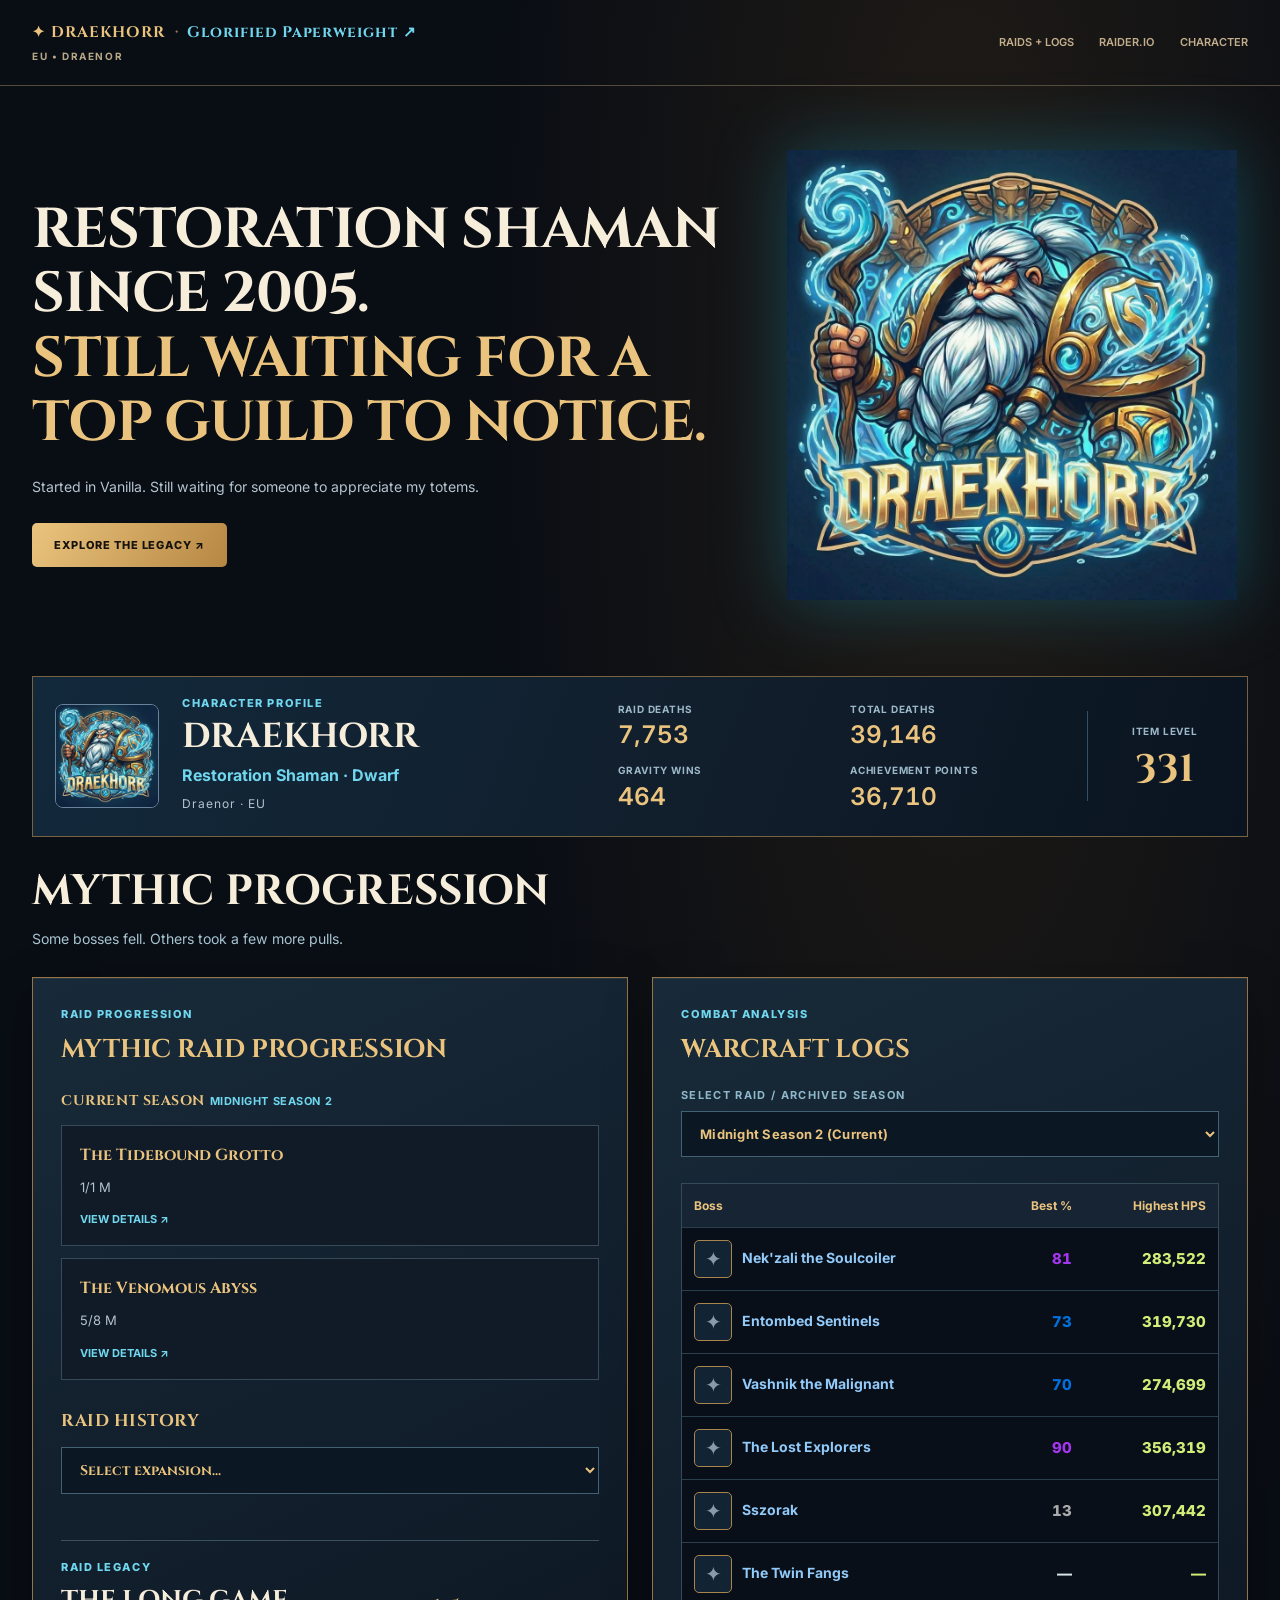
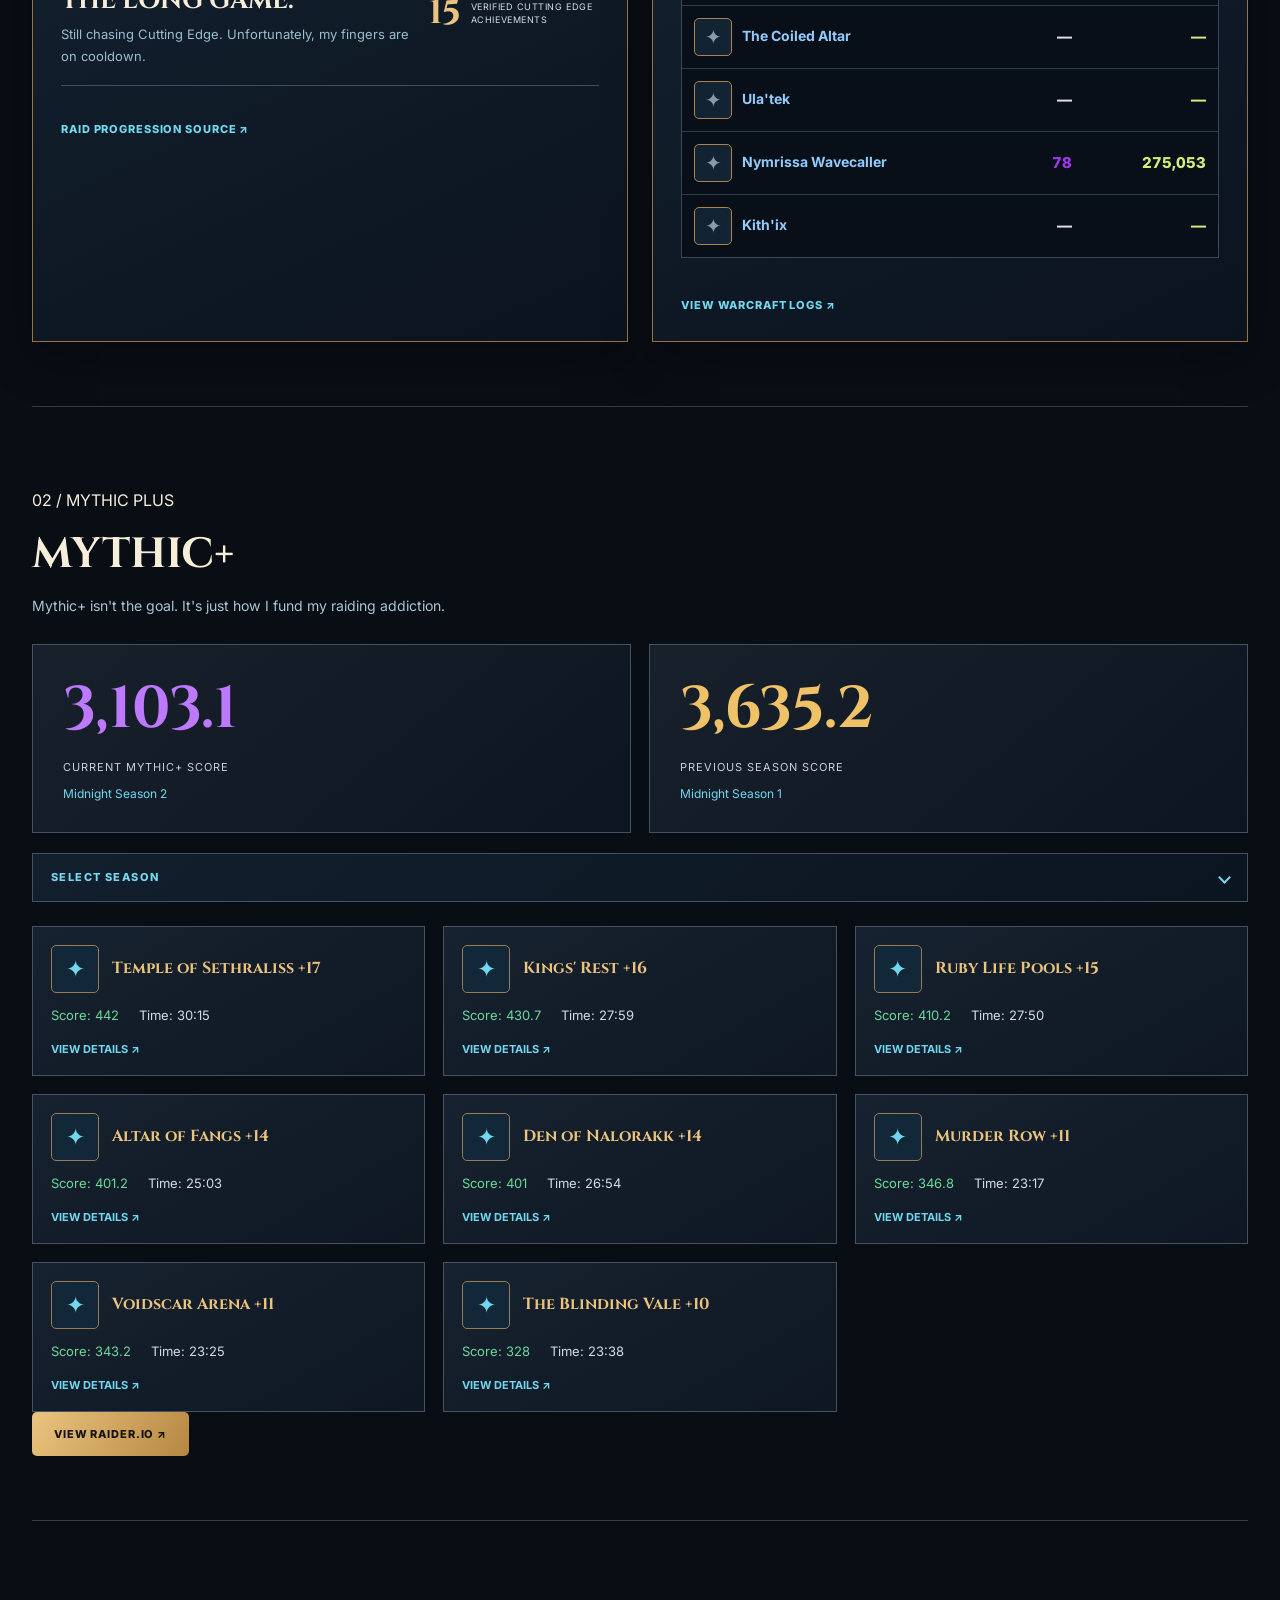
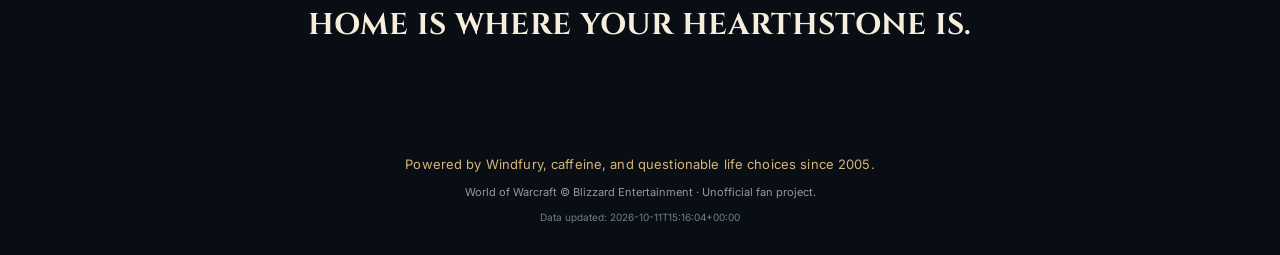
==== index.html @ 1b66a6a5 "Add files via upload" ====
<!doctype html>
<html lang="en"><head><meta charset="utf-8"><meta name="viewport" content="width=device-width,initial-scale=1"><meta name="theme-color" content="#071520"><title>Draekhorr | Azeroth Legacy</title><link rel="stylesheet" href="style.css?v=1.5.3"></head>
<body><header><div class="brand-stack"><div class="brand-group"><a class="brand" href="#top">✦ DRAEKHORR</a><span id="guild-header" class="guild-header" hidden><span class="guild-separator" aria-hidden="true">·</span><a id="guild-link" target="_blank" rel="noopener noreferrer"></a></span></div><p class="header-realm">EU • DRAENOR</p></div><nav><a href="#raids">RAIDS + LOGS</a><a href="#raiderio">RAIDER.IO</a><a href="#character-profile">CHARACTER</a></nav></header>
<main id="top"><section class="hero"><div class="hero-copy"><h1>RESTORATION SHAMAN SINCE 2005.<br><em>STILL WAITING FOR A TOP GUILD TO NOTICE.</em></h1><p>Started in Vanilla. Still waiting for someone to appreciate my totems.</p><a class="btn" href="#raids">EXPLORE THE LEGACY ↗</a></div><img class="avatar" src="avatar.png" alt="Draekhorr character artwork"></section>
<section id="character-profile" class="character-profile-section" aria-label="Character profile"><div class="character-profile-banner"><div class="character-portrait-frame"><img id="character-portrait" src="avatar.png" alt="Draekhorr character artwork" loading="lazy"></div><div class="character-profile-copy"><p class="eyebrow">CHARACTER PROFILE</p><h2 id="character-name">DRAEKHORR</h2><p class="character-role"><span id="character-spec">Shaman</span><span aria-hidden="true"> · </span><span id="character-race">Dwarf</span></p><p id="character-realm" class="character-realm">Draenor · EU</p></div><div class="character-lifetime" aria-label="Lifetime statistics">
<div class="lifetime-stat"><span>RAID DEATHS</span><strong id="lifetime-raid-deaths">—</strong></div>
<div class="lifetime-stat"><span>TOTAL DEATHS</span><strong id="lifetime-deaths">—</strong></div>
<div class="lifetime-stat"><span>GRAVITY WINS</span><strong id="lifetime-falling-deaths">—</strong></div>
<div class="lifetime-stat"><span>ACHIEVEMENT POINTS</span><strong id="lifetime-achievement-points">—</strong></div>
</div><div class="character-ilvl"><span>ITEM LEVEL</span><strong id="character-ilvl">—</strong></div></div></section>
<section id="raids"><h2>MYTHIC PROGRESSION</h2><p class="mythic-tagline">Some bosses fell. Others took a few more pulls.</p><div class="raid-logs-columns"><article class="raid-logs-panel"><p class="eyebrow">RAID PROGRESSION</p><h3>MYTHIC RAID PROGRESSION</h3><p class="raid-subheading">CURRENT SEASON <span id="raid-current-season">MIDNIGHT S2</span></p><div id="raid-list" class="raid-items"><p class="empty-state">Raid progression will appear after data sync.</p></div><h4 class="raid-history-title">RAID HISTORY</h4><label class="sr-only" for="raid-expansion-select">Choose raid expansion</label><select id="raid-expansion-select" class="raid-expansion-select" aria-label="Choose raid expansion"><option value="">Select expansion...</option></select><div id="raid-history" class="raid-history"><p class="empty-state">Historical raids will appear when available.</p></div><div id="raid-legacy" class="raid-legacy-intro"><div class="raid-legacy-summary"><div><p class="eyebrow">RAID LEGACY</p><h2>THE LONG GAME.</h2><p>Still chasing Cutting Edge. Unfortunately, my fingers are on cooldown.</p></div><div class="ce-summary"><strong id="ce-count">—</strong><span>VERIFIED CUTTING EDGE ACHIEVEMENTS</span></div></div></div>
<a class="inline-link" id="raid-source-link" href="https://raider.io/characters/eu/draenor/Draekhorr" target="_blank" rel="noopener noreferrer">RAID PROGRESSION SOURCE ↗</a></article><article class="raid-logs-panel"><p class="eyebrow">COMBAT ANALYSIS</p><h3>WARCRAFT LOGS</h3><label class="wcl-season-label" for="wcl-season-select">SELECT RAID / ARCHIVED SEASON</label><select id="wcl-season-select" class="raid-expansion-select" aria-label="Select Warcraft Logs raid or archived season"><option>Current season</option></select><div class="wcl-table-scroll"><table class="wcl-table"><thead><tr><th scope="col">Boss</th><th scope="col">Best %</th><th scope="col">Highest HPS</th></tr></thead><tbody id="wcl-parses"><tr><td colspan="3" class="empty-state">Boss data will appear after sync.</td></tr></tbody></table></div><a class="inline-link" id="wcl-link" href="https://www.warcraftlogs.com/" target="_blank" rel="noopener noreferrer">VIEW WARCRAFT LOGS ↗</a></article></div></section>
<section id="raiderio"><p>02 / MYTHIC PLUS</p><h2>MYTHIC+</h2><p class="mythic-plus-subtitle">Mythic+ isn&#39;t the goal. It&#39;s just how I fund my raiding addiction.</p><div class="rio-score-strip"><article class="rio-score-tile"><strong id="rio-score">—</strong><p id="rio-selected-score-label">CURRENT MYTHIC+ SCORE</p><span id="rio-current-season" class="rio-season-label"></span></article><article class="rio-score-tile"><strong id="rio-previous">—</strong><p>PREVIOUS SEASON SCORE</p><span id="rio-previous-season" class="rio-season-label"></span></article></div><details class="rio-history-disclosure"><summary>SELECT SEASON <span class="rio-disclosure-indicator" aria-hidden="true"></span></summary><div class="history-filter"><label for="rio-season-select">EXPANSION / SEASON</label><select id="rio-season-select" class="raid-expansion-select" aria-label="Select Mythic Plus season"></select></div></details><div id="rio-runs" class="rio-run-grid"><p class="empty-state">Best runs will appear after data sync.</p></div><div class="links"><a id="rio-link" class="btn" href="https://raider.io/characters/eu/draenor/Draekhorr" target="_blank" rel="noopener noreferrer">VIEW RAIDER.IO ↗</a></div></section>
<section class="outro"><h2 class="hearthstone-heading">HOME IS WHERE YOUR HEARTHSTONE IS.</h2></section></main><footer><p class="footer-quip">Powered by Windfury, caffeine, and questionable life choices since 2005.</p><p class="footer-legal">World of Warcraft © Blizzard Entertainment · Unofficial fan project.</p><small id="status" class="sync-status">Waiting for character data.</small></footer><script src="script.js?v=1.5.3"></script></body></html>
---- style.css ----
@import url('https://fonts.googleapis.com/css2?family=Cinzel:wght@500;700;900&family=Inter:wght@400;600;800&display=swap');

/* DRAEKHORR V1 - consolidated visual system. */
:root {
  color-scheme:dark;
  --bg:#090d14;--surface:#101a26;--surface-strong:#152635;
  --border:#3c5060;--border-gold:#987344;
  --text:#f6eddb;--muted:#b4c3ce;--gold:#eac47e;--cyan:#70d7ef;
  --font-display:'Cinzel',Georgia,serif;--font-body:'Inter',Arial,sans-serif;
  --gutter:clamp(16px,3vw,32px);--section-gap:clamp(40px,5vw,72px);
  --radius:5px;
}
*,*::before,*::after{box-sizing:border-box}
html{scroll-behavior:smooth}
body{margin:0;min-width:0;color:var(--text);background:radial-gradient(ellipse at 75% 10%,#66471d40,transparent 35%),var(--bg);font-family:var(--font-body);overflow-wrap:break-word}
header,main,footer{width:100%;max-width:1400px;margin-inline:auto}
header{display:flex;align-items:center;justify-content:space-between;gap:20px;padding:22px var(--gutter);border-bottom:1px solid #534b3c}
main{padding-inline:var(--gutter)}
footer{padding:24px var(--gutter) 32px;text-align:center}
a{color:var(--cyan)}a:hover{color:var(--gold)}
:focus-visible{outline:2px solid var(--cyan);outline-offset:3px}
h1,h2,h3,h4,h5{font-family:var(--font-display);overflow-wrap:break-word}
h1{font-size:clamp(30px,4.4vw,66px);line-height:1.14;letter-spacing:-.02em;margin:16px 0 20px}
h2{font-size:clamp(29px,3.3vw,46px);line-height:1.2;margin:0 0 14px}
h3{font-size:clamp(19px,2vw,27px);line-height:1.3;margin:8px 0 22px}
h4{font-size:clamp(15px,1.4vw,18px)}
em{color:var(--gold);font-style:normal}
p{line-height:1.65}
.section-kicker,.eyebrow{color:var(--cyan);font:800 11px/1.5 var(--font-body);letter-spacing:.14em;text-transform:uppercase;margin:0 0 10px}
.section-kicker{color:var(--gold)}
section:not(.hero){padding-block:var(--section-gap);border-top:1px solid #383b42}
.btn{display:inline-flex;align-items:center;justify-content:center;min-height:44px;padding:14px 22px;background:linear-gradient(120deg,#eac47e,#b68743);color:#16120d;font-size:11px;font-weight:800;letter-spacing:.08em;text-decoration:none;border-radius:var(--radius)}
.btn:hover{color:#16120d;filter:brightness(1.1)}
.inline-link{display:inline-block;color:var(--cyan);font-size:11px;letter-spacing:.08em;font-weight:800;text-decoration:none;margin-top:16px}
.inline-link:hover{text-decoration:underline}
.empty-state,.section-note{color:var(--muted);font-size:13px;line-height:1.75}
.links{display:flex;gap:14px;flex-wrap:wrap}
.sr-only{position:absolute;width:1px;height:1px;padding:0;margin:-1px;overflow:hidden;clip:rect(0,0,0,0);white-space:nowrap;border:0}

/* Header and guild */
.brand-stack{display:flex;flex-direction:column;align-items:flex-start;gap:5px;min-width:0}
.brand-group{display:flex;align-items:baseline;flex-wrap:wrap;gap:.6rem;min-width:0;font:700 clamp(13px,1.2vw,18px)/1.4 var(--font-display);letter-spacing:.06em}
.brand{color:var(--gold);text-decoration:none;white-space:nowrap}
.guild-header:not([hidden]){display:inline-flex;align-items:baseline;flex-wrap:wrap;gap:.55rem;min-width:0}
.guild-header[hidden]{display:none!important}
.guild-separator{color:#947e60}
.guild-header a{color:var(--cyan);text-decoration:none;overflow-wrap:anywhere}
.guild-header a:hover{text-decoration:underline}
.header-realm{margin:0;color:#b8a887;font:700 10px/1.4 var(--font-body);letter-spacing:.16em}
nav{display:flex;align-items:center;justify-content:flex-end;gap:clamp(10px,2vw,28px);flex-wrap:wrap}
nav a{font:600 11px/1.4 var(--font-body);color:#c3ae8b;text-decoration:none;white-space:nowrap}

/* Hero */
.hero{display:grid;grid-template-columns:minmax(0,1.2fr) minmax(0,.8fr);gap:clamp(18px,3vw,44px);align-items:center;padding-block:clamp(32px,5vw,72px);min-height:0}
.hero-copy{min-width:0}
.hero-copy>p{max-width:56ch;color:var(--muted);font-size:clamp(14px,1.1vw,17px);line-height:1.7;margin:0}
.hero .btn{margin-top:24px}
.avatar{display:block;width:100%;max-width:450px;max-height:460px;height:auto;object-fit:contain;justify-self:center;filter:drop-shadow(0 0 35px #13bde94a)}

/* Character identity and lifetime stats */
#character-profile.character-profile-section{padding:12px 0 0;border-top:0}
.character-profile-banner{display:grid;grid-template-columns:104px minmax(180px,1.2fr) minmax(250px,1.3fr) minmax(90px,.4fr);align-items:center;gap:clamp(12px,1.8vw,24px);padding:18px 22px;background:linear-gradient(110deg,#12293b,#111e2c 55%,#0a1420);border:1px solid #786340;min-width:0}
.character-portrait-frame{width:104px;aspect-ratio:1;overflow:hidden;border:1px solid #69839a;background:#091725;border-radius:8px}
.character-portrait-frame img{display:block;width:100%;height:100%;object-fit:cover;object-position:center}
.character-profile-copy{min-width:0}
.character-profile-copy .eyebrow{margin-bottom:5px}
.character-profile-copy h2{font-size:clamp(25px,2.7vw,38px);margin:3px 0;color:var(--text)}
.character-role{color:var(--cyan);font-weight:700;margin:5px 0}
.character-realm{font-size:12px;letter-spacing:.08em;color:var(--muted);margin:4px 0}
.character-lifetime{display:grid;grid-template-columns:repeat(2,minmax(0,1fr));gap:14px 18px;min-width:0}
.lifetime-stat{display:flex;flex-direction:column;align-items:flex-start;gap:5px;min-width:0}
.lifetime-stat span,.character-ilvl span{color:#9db9c9;font:700 10px/1.45 var(--font-body);letter-spacing:.08em;overflow-wrap:anywhere}
.lifetime-stat strong{color:var(--gold);font:600 clamp(18px,1.9vw,25px)/1.15 var(--font-body);font-variant-numeric:tabular-nums;overflow-wrap:anywhere}
.character-ilvl{min-width:0;padding:8px 0 8px 16px;text-align:center;border-left:1px solid #355064}
.character-ilvl strong{display:block;color:var(--gold);font:700 clamp(26px,3vw,40px)/1.2 var(--font-display);margin-top:8px}

/* Raid progression and Warcraft Logs */
#raids{padding-top:30px;border-top:0}
#raids>h2{margin-bottom:10px}
.mythic-tagline,.mythic-plus-subtitle{color:#a8c5d2;font-size:clamp(14px,1.1vw,17px);line-height:1.7;letter-spacing:normal;font-weight:400;margin:0 0 22px;max-width:65ch}
.raid-logs-columns{display:grid;grid-template-columns:repeat(2,minmax(0,1fr));gap:clamp(14px,2vw,24px);align-items:stretch;margin-top:26px}
.raid-logs-panel{min-width:0;padding:clamp(18px,2.2vw,30px);background:linear-gradient(155deg,#182a39,#0b131e);border:1px solid var(--border-gold);box-shadow:0 15px 45px #0004,inset 0 1px 0 #3d596055}
.raid-logs-panel h3{color:var(--gold)}
.raid-subheading{color:var(--gold);font:700 14px/1.5 var(--font-display);letter-spacing:.04em;margin:24px 0 14px}
.raid-subheading span{color:var(--cyan);font:700 11px/1.5 var(--font-body)}
.raid-items,.raid-history{display:grid;gap:12px;margin-bottom:22px}
.data-card{min-width:0;padding:18px;background:#101b27;border:1px solid #384957}
.data-card h4{color:var(--gold);font-size:16px;line-height:1.4;margin:0 0 10px}
.data-card p{color:var(--muted);font-size:13px;line-height:1.6;margin:0 0 10px}
.data-card a{font-size:11px;font-weight:700;text-decoration:none}
.raid-history-title{font-size:17px;line-height:1.5;color:var(--gold);letter-spacing:.03em;margin:28px 0 14px}
.raid-expansion-select{width:100%;min-height:46px;padding:12px 14px;margin:0 0 14px;background:#0b1723;border:1px solid #426174;color:var(--gold);font:700 14px var(--font-display);cursor:pointer}
.raid-history [hidden]{display:none!important}
.expansion-dropdown{min-width:0;border:1px solid #3b5869;background:#0b1723;padding:12px 16px}
.expansion-dropdown h5{font:700 12px/1.5 var(--font-body);color:var(--cyan);letter-spacing:.06em;margin:8px 0 12px}
.expansion-dropdown .data-card{padding:15px}
.expansion-dropdown .data-card h4{font-size:14px}
.raid-progress-line{display:flex;align-items:center;flex-wrap:wrap;gap:10px}
.ce-badge{display:inline-block;border:1px solid #a98851;border-radius:3px;background:#302618;color:#f1cc83!important;font:700 11px/1.4 var(--font-body);letter-spacing:.04em;padding:2px 7px;text-decoration:none}
.ce-badge:hover{background:#48361e}
.raid-legacy-intro{padding:10px 0 20px;margin-top:8px}
.raid-legacy-summary{display:flex;align-items:center;justify-content:space-between;gap:18px;border-top:1px solid var(--border);border-bottom:1px solid var(--border);padding:18px 0}
.raid-legacy-summary>div:first-child{min-width:0}
.raid-legacy-summary h2{font-size:clamp(20px,2vw,26px);margin:4px 0 8px}
.raid-legacy-summary p:not(.eyebrow){color:#9bbdcd;font-size:13px;margin:0}
.ce-summary{display:flex;align-items:center;gap:10px;flex:0 0 auto;max-width:170px}
.ce-summary strong{color:var(--gold);font:700 34px/1 var(--font-display)}
.ce-summary span{font-size:9px;letter-spacing:.06em;line-height:1.5;color:#d4dfe4}
.wcl-table-scroll{overflow-x:auto;max-width:100%;margin:12px 0 24px;border:1px solid #354a59;background:#080f18;-webkit-overflow-scrolling:touch}
.wcl-table{border-collapse:collapse;width:100%;min-width:440px;font-size:14px}
.wcl-table th{background:#162434;color:var(--gold);text-align:left;padding:14px 12px;font-size:12px}
.wcl-table th:nth-child(n+2),.wcl-table td:nth-child(n+2){text-align:right;white-space:nowrap}
.wcl-table td{padding:12px;border-top:1px solid #2a3e4c;color:#d8e4e9;line-height:1.45}
.wcl-table tr:hover td{background:#172636}
.wcl-table a{color:#92cafa;text-decoration:none;font-weight:700}
.wcl-table a:hover{text-decoration:underline}
.wcl-table .wcl-value{font-size:15px;font-weight:800;font-variant-numeric:tabular-nums}
.wcl-table .wcl-hps{color:#d4ed78}
.wcl-table .parse-legendary{color:#ff8000}.wcl-table .parse-epic{color:#a335ee}.wcl-table .parse-rare{color:#0070dd}.wcl-table .parse-uncommon{color:#1eff00}.wcl-table .parse-common{color:#aaa}
.boss-name-cell{min-width:210px}
.boss-name-cell .boss-icon,.boss-icon-placeholder{display:inline-flex;vertical-align:middle;width:38px;height:38px;margin-right:10px;border:1px solid #a9844d;border-radius:5px;object-fit:cover}
.boss-icon-placeholder{align-items:center;justify-content:center;background:#122333;color:#879baa;font-size:20px}

/* Raider.IO */
#raiderio .rio-score-strip{display:grid;grid-template-columns:repeat(2,minmax(0,1fr));gap:18px;margin:26px 0 20px}
#raiderio .rio-score-tile{min-width:0;padding:clamp(18px,2.5vw,30px);background:linear-gradient(140deg,#17202b,#0c1520);border:1px solid #425368}
#raiderio .rio-score-tile strong{display:block;font:700 clamp(32px,4.6vw,62px)/1.2 var(--font-display);overflow-wrap:anywhere}
#raiderio .rio-score-tile p{font-size:11px;letter-spacing:.09em;color:#c5d3de;margin:12px 0 6px}
#raiderio .rio-season-label{font-size:12px;color:var(--cyan)}
#raiderio .rio-run-grid{display:grid;grid-template-columns:repeat(3,minmax(0,1fr));gap:18px}
#raiderio .rio-run-card{min-width:0;padding:18px;background:linear-gradient(150deg,#172230,#0e1722);border:1px solid #465263;transition:border-color .2s,transform .2s}
#raiderio .rio-run-card:hover{border-color:#d2ac65;transform:translateY(-2px)}
#raiderio .rio-run-heading{display:flex;align-items:center;gap:13px;margin-bottom:14px}
#raiderio .rio-run-heading h4{font:700 16px/1.45 var(--font-display);color:var(--gold);margin:0;overflow-wrap:anywhere}
#raiderio .rio-run-icon,#raiderio .rio-run-icon-fallback{width:48px;height:48px;flex:0 0 48px;border:1px solid #967b54;border-radius:5px;object-fit:cover}
#raiderio .rio-run-icon-fallback{display:grid;place-items:center;background:#122839;color:var(--cyan);font-size:23px}
#raiderio .rio-run-meta{display:flex;flex-wrap:wrap;gap:10px 20px;font-size:13px;color:#d2dce6;margin-bottom:14px}
#raiderio .rio-run-card a{font-size:11px;color:var(--cyan);text-decoration:none;font-weight:700}
#raiderio .rio-run-card a:hover{text-decoration:underline}
#raiderio .rio-blue{color:#45a9ff!important}#raiderio .rio-purple{color:#bd79ff!important}#raiderio .rio-gold{color:#f0c268!important}#raiderio .rio-green{color:#6cd89a!important}#raiderio .rio-unranked{color:#a9b5c1!important}

/* Outro */
.outro{padding-block:clamp(52px,7vw,85px)!important;text-align:center}
.outro .hearthstone-heading{font-size:clamp(13px,2.45vw,30px);white-space:nowrap;letter-spacing:.01em;line-height:1.3;margin:0}
.footer-quip{color:#d4b67c;font-size:clamp(11px,1.1vw,13px);letter-spacing:.01em;margin:0 0 8px}
.footer-legal{color:#9299a3;font-size:11px;letter-spacing:0;margin:0}
.sync-status{display:block;font-size:10px;letter-spacing:0;color:#747f8b;margin-top:10px}

/* Layout breakpoints */
@media(min-width:1600px){.hero{grid-template-columns:minmax(0,1.35fr) minmax(0,.65fr);padding-block:46px 56px}.hero h1{font-size:clamp(46px,3vw,56px)}.avatar{max-height:450px}}
@media(max-width:1050px){.character-profile-banner{grid-template-columns:90px minmax(0,1fr) minmax(90px,auto)}.character-portrait-frame{width:90px}.character-lifetime{grid-column:2/4;grid-row:2;grid-template-columns:repeat(4,minmax(0,1fr));padding-top:12px;border-top:1px solid #355064}.character-ilvl{grid-column:3;grid-row:1}#raiderio .rio-run-grid{grid-template-columns:repeat(2,minmax(0,1fr))}}
@media(max-width:850px){.hero{grid-template-columns:1fr;gap:14px;padding-block:34px 48px}.hero .avatar{max-width:min(100%,420px);max-height:390px;order:-1}.raid-logs-columns{grid-template-columns:1fr}header{flex-wrap:wrap}nav{justify-content:flex-start}}
@media(max-width:600px){header{align-items:flex-start;flex-direction:column;gap:14px}.brand-group{font-size:14px;gap:.35rem}nav{width:100%;gap:8px}nav a{font-size:11px;padding:10px 12px;border:1px solid #344654;border-radius:3px}.hero h1{font-size:clamp(29px,8vw,47px)}.hero .btn{margin-top:18px}.character-profile-banner{grid-template-columns:72px minmax(0,1fr);gap:12px;padding:14px}.character-portrait-frame{width:72px}.character-profile-copy{grid-column:2;grid-row:1}.character-profile-copy h2{font-size:clamp(23px,7vw,34px)}.character-lifetime{grid-column:1/-1;grid-row:2;grid-template-columns:repeat(2,minmax(0,1fr));gap:14px;padding-top:14px}.character-ilvl{grid-column:1/-1;grid-row:3;text-align:left;border-left:0;border-top:1px solid #355064;padding:12px 0 0}#raiderio .rio-score-strip,#raiderio .rio-run-grid{grid-template-columns:1fr}.raid-legacy-summary{flex-direction:column;align-items:flex-start}.ce-summary{max-width:none}.raid-logs-panel{padding:16px}.wcl-table{min-width:420px}.outro .hearthstone-heading{font-size:clamp(12px,3.8vw,22px)}}
@media(max-width:360px){.character-lifetime{gap:12px 8px}.lifetime-stat span{font-size:9px}.wcl-table{min-width:400px}.raid-logs-panel{padding:12px}.outro .hearthstone-heading{font-size:11px}}
@media(prefers-reduced-motion:reduce){html{scroll-behavior:auto}#raiderio .rio-run-card{transition:none}}

/* Warcraft Logs historical season selector */
.wcl-season-label{display:block;color:#8fb9ca;font-size:11px;font-weight:700;letter-spacing:.12em;margin:16px 0 9px}
#wcl-season-select{font-family:Inter,Arial,sans-serif;font-size:13px;letter-spacing:.02em;max-width:100%}
#wcl-season-select:disabled{opacity:.7;cursor:default}

/* Mythic+ Warcraft Logs metrics: displayed only for verified dungeon-name matches. */
#raiderio .rio-wcl-metrics{border-top:1px solid #344b5a;margin:14px 0 10px;padding-top:12px;min-width:0}
#raiderio .rio-wcl-caption{color:#82bdcf;font-size:10px;letter-spacing:.07em;line-height:1.5;margin:0 0 9px}
#raiderio .rio-wcl-stats{display:flex;flex-wrap:wrap;gap:8px 18px;color:#d0dce5;font-size:12px;line-height:1.6;margin-bottom:8px}
#raiderio .rio-wcl-stats strong{font-variant-numeric:tabular-nums;font-weight:800}
#raiderio .rio-wcl-stats .parse-legendary{color:#ff8000}
#raiderio .rio-wcl-stats .parse-epic{color:#a335ee}
#raiderio .rio-wcl-stats .parse-rare{color:#4a9bff}
#raiderio .rio-wcl-stats .parse-uncommon{color:#1eff00}
#raiderio .rio-wcl-stats .parse-common{color:#aaa}

/* Unified historical navigation */
.history-filter{margin:20px 0 16px;max-width:100%}
.history-filter label{display:block;margin-bottom:8px;color:#8fc8d8;font-size:11px;font-weight:800;letter-spacing:.12em}
.raid-expansion-select optgroup{font-weight:800;color:#eac47e;background:#101a26}
.raid-expansion-select option{color:#e0e9f0;background:#101a26;font-family:Inter,Arial,sans-serif}

/* Mythic+ season picker: below scores, collapsed until explicitly opened. */
#raiderio .rio-history-disclosure {
  margin: 0 0 clamp(16px, 2vw, 24px);
  border: 1px solid #425368;
  background: linear-gradient(140deg, #121f2d, #0b1520);
}
#raiderio .rio-history-disclosure > summary {
  display: flex; align-items: center; justify-content: space-between; gap: 12px;
  padding: 15px 18px; cursor: pointer; list-style: none;
  color: #77d7ef; font: 800 11px/1.5 Inter, Arial, sans-serif;
  letter-spacing: .13em;
}
#raiderio .rio-history-disclosure > summary::-webkit-details-marker { display: none; }
#raiderio .rio-history-disclosure > summary:hover { color: #eac47e; }
#raiderio .rio-history-disclosure > summary:focus-visible { outline: 2px solid #77d7ef; outline-offset: 2px; }
#raiderio .rio-disclosure-indicator {
  width: 9px; height: 9px; flex: 0 0 9px;
  border-right: 2px solid currentColor; border-bottom: 2px solid currentColor;
  transform: rotate(45deg); transition: transform .2s ease;
}
#raiderio .rio-history-disclosure[open] .rio-disclosure-indicator { transform: rotate(225deg); }
#raiderio .rio-history-disclosure .history-filter {
  padding: 0 18px 18px; margin: 0;
}
#raiderio .rio-history-disclosure .history-filter label {
  display: block; margin: 0 0 8px; color: #8fb9ca;
  font: 700 10px/1.5 Inter, Arial, sans-serif; letter-spacing: .1em;
}
#raiderio .rio-history-disclosure .raid-expansion-select { margin: 0; }
@media (prefers-reduced-motion: reduce) {
  #raiderio .rio-disclosure-indicator { transition: none; }
}
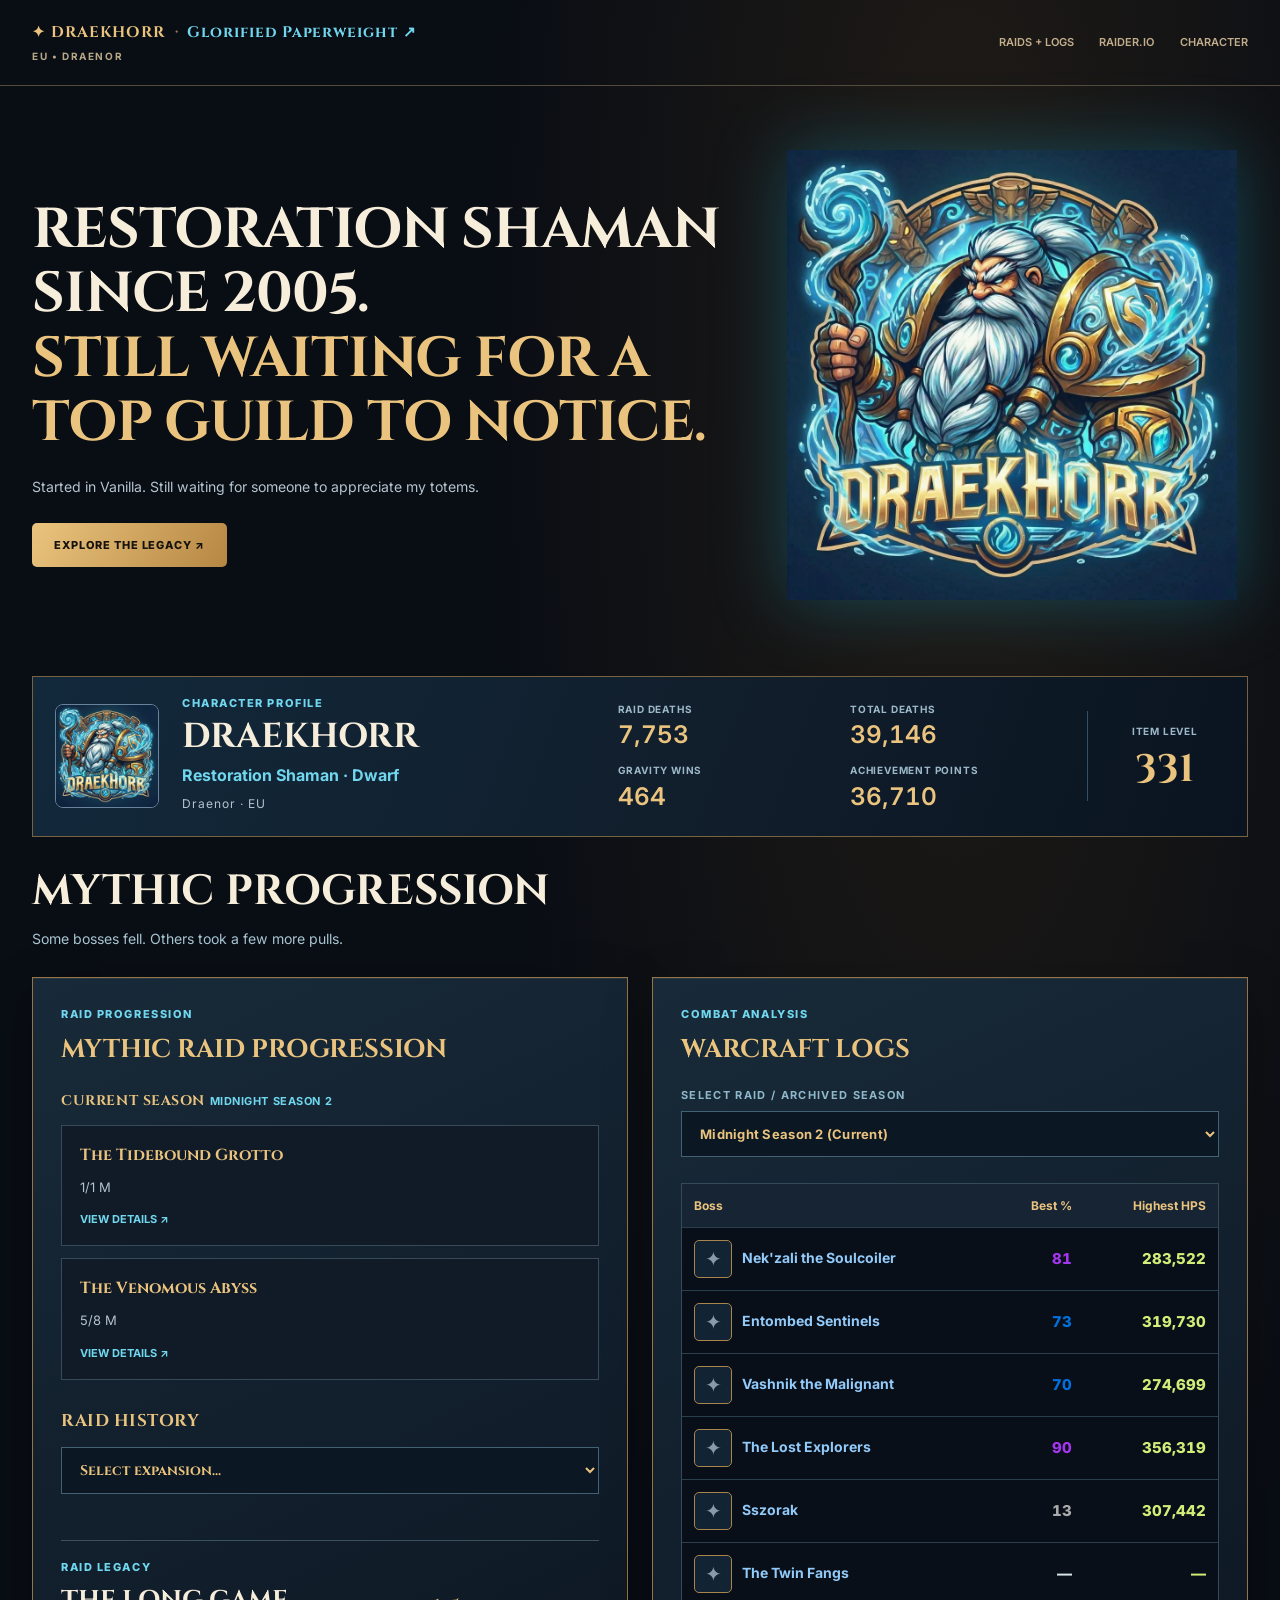
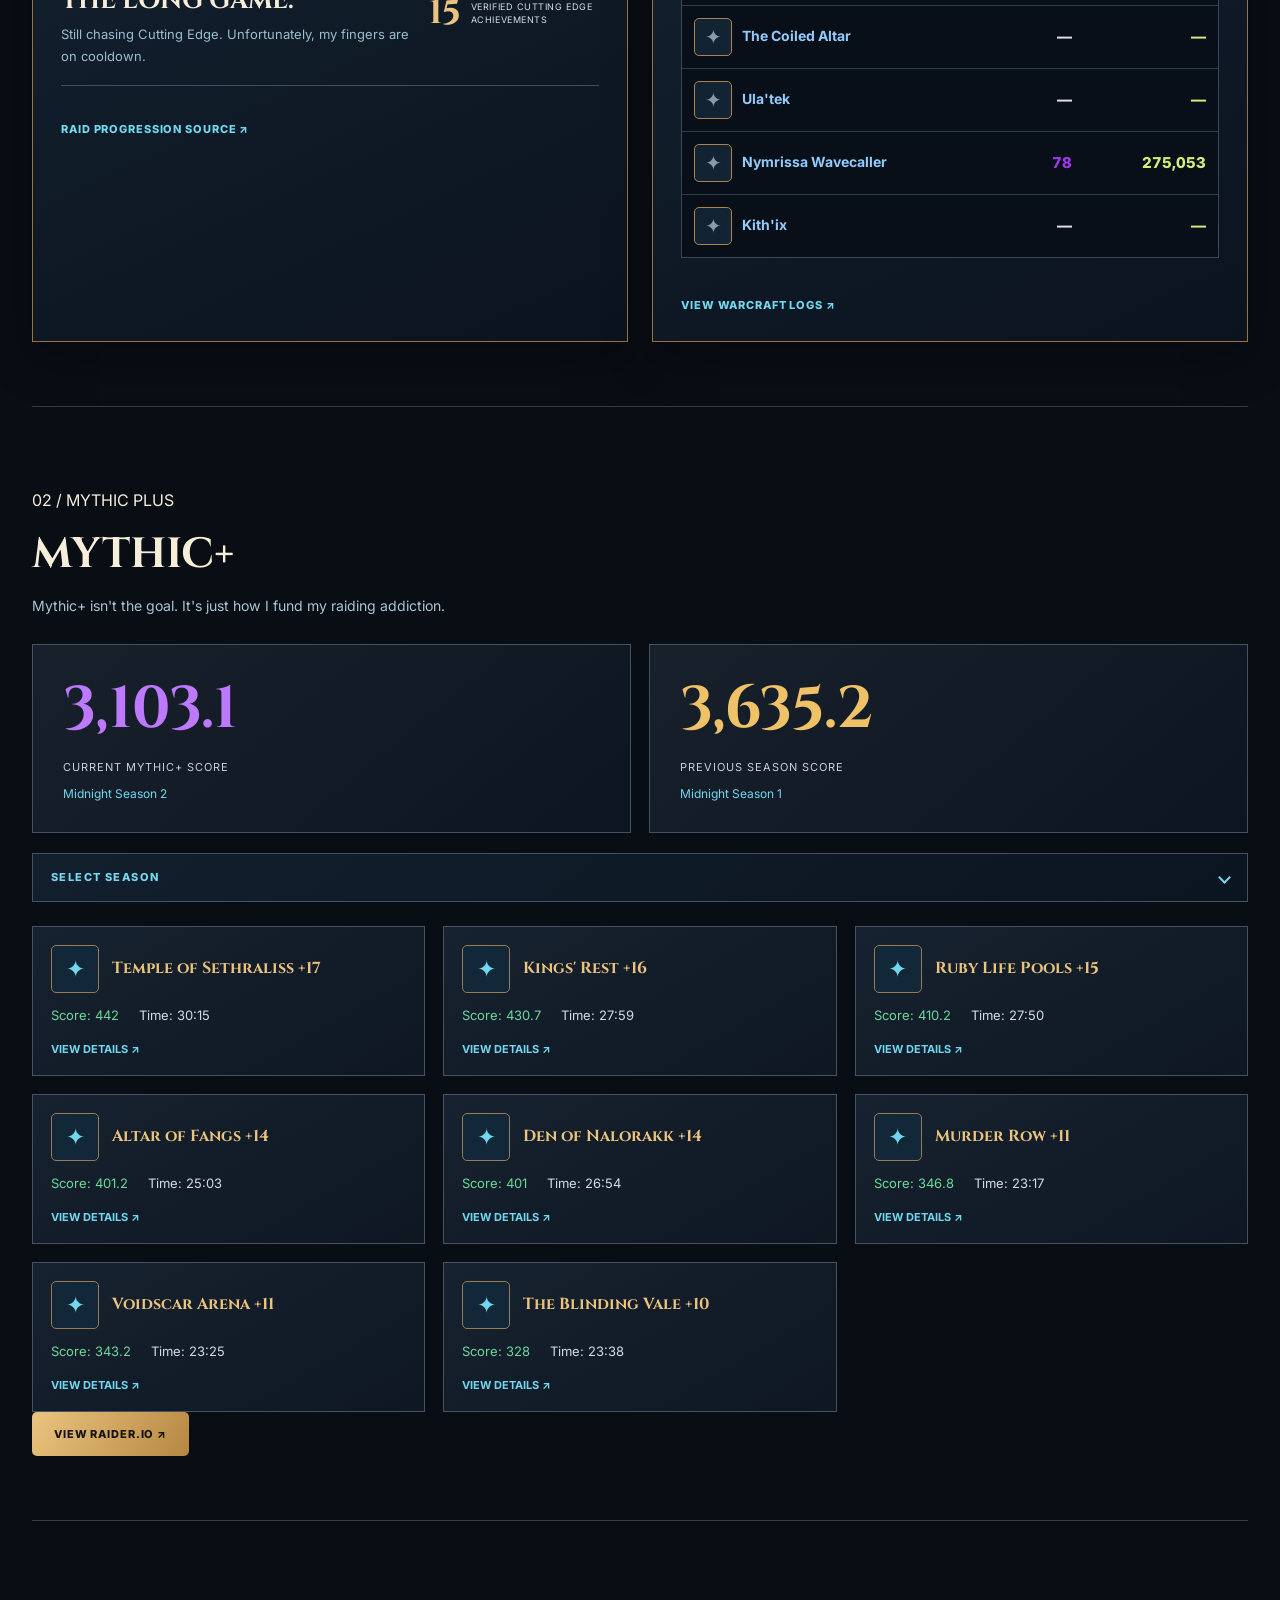
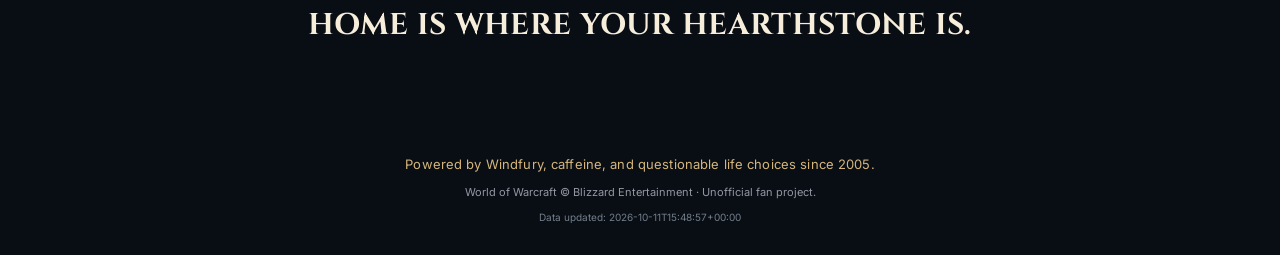
==== commit 93f33941: "Add files via upload" ====
--- a/index.html
+++ b/index.html
@@ -11,4 +11,4 @@
 <section id="raids"><h2>MYTHIC PROGRESSION</h2><p class="mythic-tagline">Some bosses fell. Others took a few more pulls.</p><div class="raid-logs-columns"><article class="raid-logs-panel"><p class="eyebrow">RAID PROGRESSION</p><h3>MYTHIC RAID PROGRESSION</h3><p class="raid-subheading">CURRENT SEASON <span id="raid-current-season">MIDNIGHT S2</span></p><div id="raid-list" class="raid-items"><p class="empty-state">Raid progression will appear after data sync.</p></div><h4 class="raid-history-title">RAID HISTORY</h4><label class="sr-only" for="raid-expansion-select">Choose raid expansion</label><select id="raid-expansion-select" class="raid-expansion-select" aria-label="Choose raid expansion"><option value="">Select expansion...</option></select><div id="raid-history" class="raid-history"><p class="empty-state">Historical raids will appear when available.</p></div><div id="raid-legacy" class="raid-legacy-intro"><div class="raid-legacy-summary"><div><p class="eyebrow">RAID LEGACY</p><h2>THE LONG GAME.</h2><p>Still chasing Cutting Edge. Unfortunately, my fingers are on cooldown.</p></div><div class="ce-summary"><strong id="ce-count">—</strong><span>VERIFIED CUTTING EDGE ACHIEVEMENTS</span></div></div></div>
 <a class="inline-link" id="raid-source-link" href="https://raider.io/characters/eu/draenor/Draekhorr" target="_blank" rel="noopener noreferrer">RAID PROGRESSION SOURCE ↗</a></article><article class="raid-logs-panel"><p class="eyebrow">COMBAT ANALYSIS</p><h3>WARCRAFT LOGS</h3><label class="wcl-season-label" for="wcl-season-select">SELECT RAID / ARCHIVED SEASON</label><select id="wcl-season-select" class="raid-expansion-select" aria-label="Select Warcraft Logs raid or archived season"><option>Current season</option></select><div class="wcl-table-scroll"><table class="wcl-table"><thead><tr><th scope="col">Boss</th><th scope="col">Best %</th><th scope="col">Highest HPS</th></tr></thead><tbody id="wcl-parses"><tr><td colspan="3" class="empty-state">Boss data will appear after sync.</td></tr></tbody></table></div><a class="inline-link" id="wcl-link" href="https://www.warcraftlogs.com/" target="_blank" rel="noopener noreferrer">VIEW WARCRAFT LOGS ↗</a></article></div></section>
 <section id="raiderio"><p>02 / MYTHIC PLUS</p><h2>MYTHIC+</h2><p class="mythic-plus-subtitle">Mythic+ isn&#39;t the goal. It&#39;s just how I fund my raiding addiction.</p><div class="rio-score-strip"><article class="rio-score-tile"><strong id="rio-score">—</strong><p id="rio-selected-score-label">CURRENT MYTHIC+ SCORE</p><span id="rio-current-season" class="rio-season-label"></span></article><article class="rio-score-tile"><strong id="rio-previous">—</strong><p>PREVIOUS SEASON SCORE</p><span id="rio-previous-season" class="rio-season-label"></span></article></div><details class="rio-history-disclosure"><summary>SELECT SEASON <span class="rio-disclosure-indicator" aria-hidden="true"></span></summary><div class="history-filter"><label for="rio-season-select">EXPANSION / SEASON</label><select id="rio-season-select" class="raid-expansion-select" aria-label="Select Mythic Plus season"></select></div></details><div id="rio-runs" class="rio-run-grid"><p class="empty-state">Best runs will appear after data sync.</p></div><div class="links"><a id="rio-link" class="btn" href="https://raider.io/characters/eu/draenor/Draekhorr" target="_blank" rel="noopener noreferrer">VIEW RAIDER.IO ↗</a></div></section>
-<section class="outro"><h2 class="hearthstone-heading">HOME IS WHERE YOUR HEARTHSTONE IS.</h2></section></main><footer><p class="footer-quip">Powered by Windfury, caffeine, and questionable life choices since 2005.</p><p class="footer-legal">World of Warcraft © Blizzard Entertainment · Unofficial fan project.</p><small id="status" class="sync-status">Waiting for character data.</small></footer><script src="script.js?v=1.5.3"></script></body></html>
+<section class="outro"><h2 class="hearthstone-heading">HOME IS WHERE YOUR HEARTHSTONE IS.</h2></section></main><footer><p class="footer-quip">Powered by Windfury, caffeine, and questionable life choices since 2005.</p><p class="footer-legal">World of Warcraft © Blizzard Entertainment · Unofficial fan project.</p><small id="status" class="sync-status">Waiting for character data.</small></footer><script src="script.js?v=1.5.4"></script></body></html>
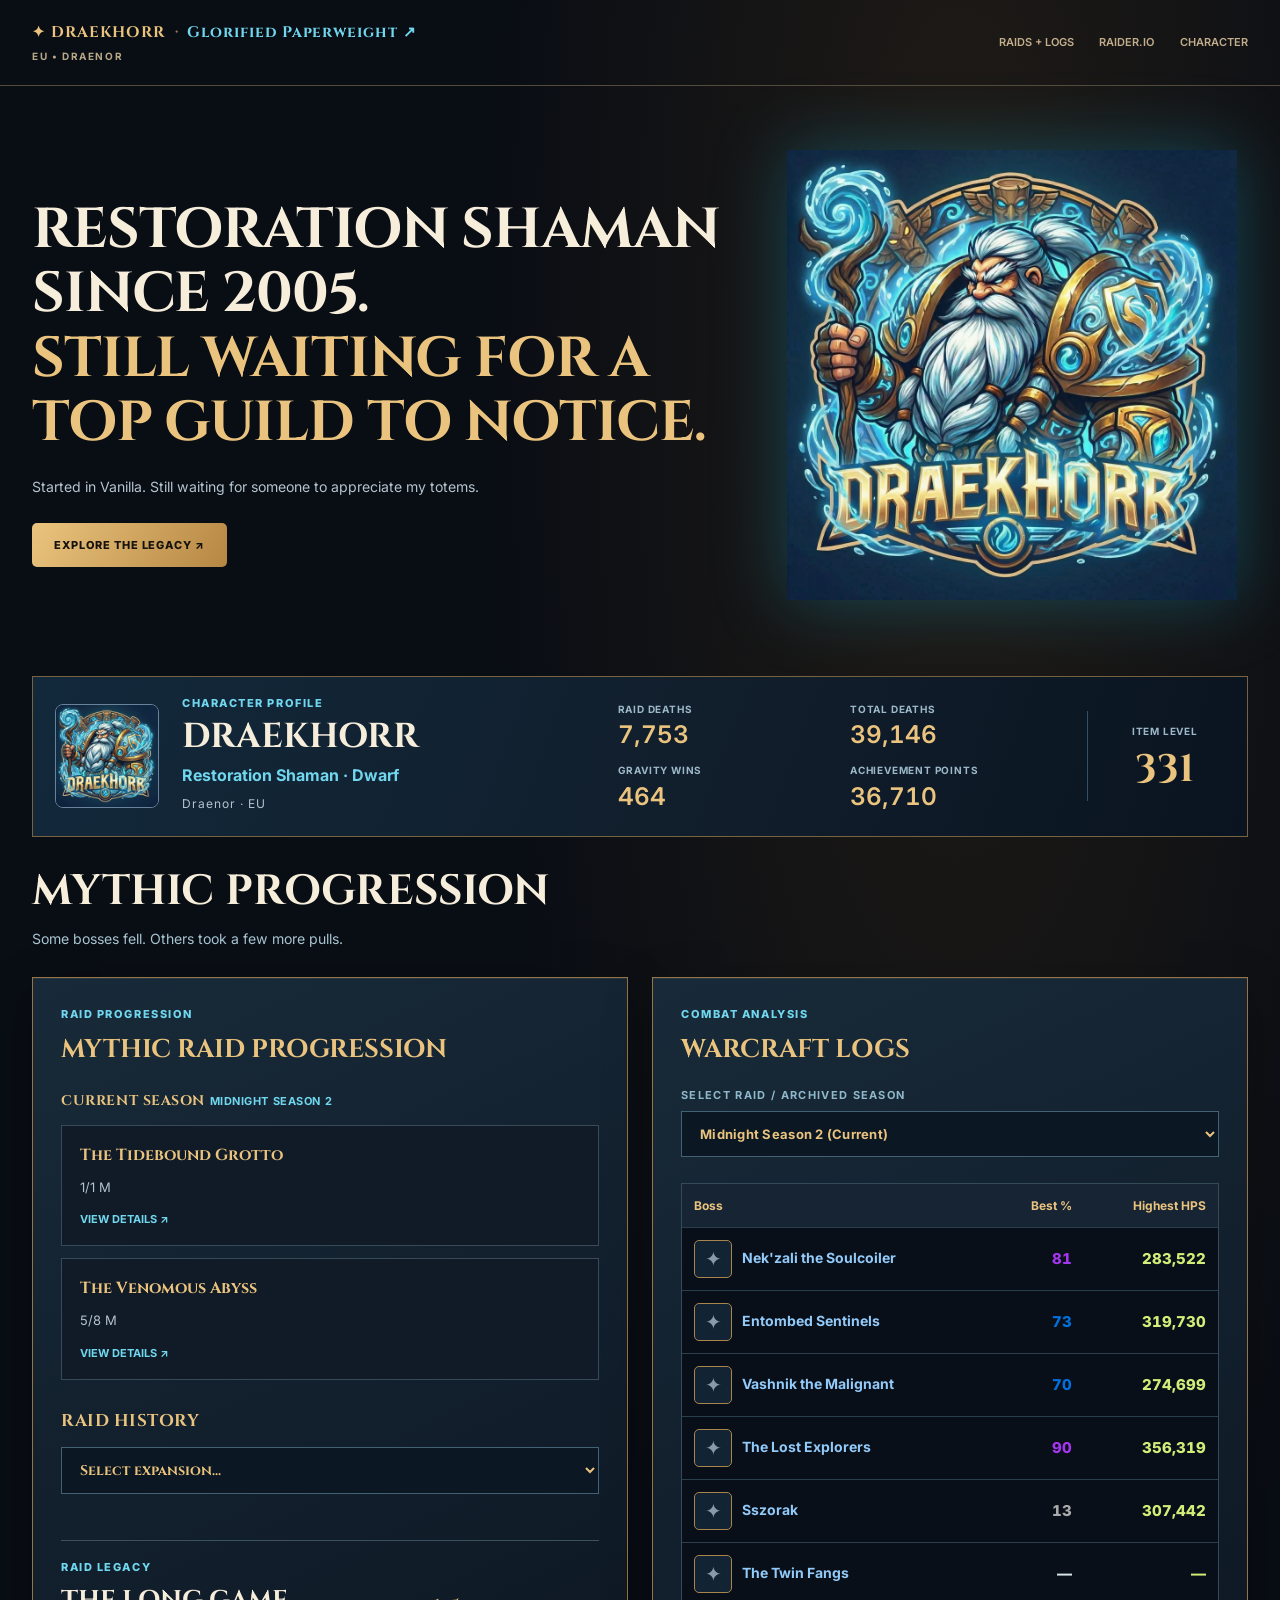
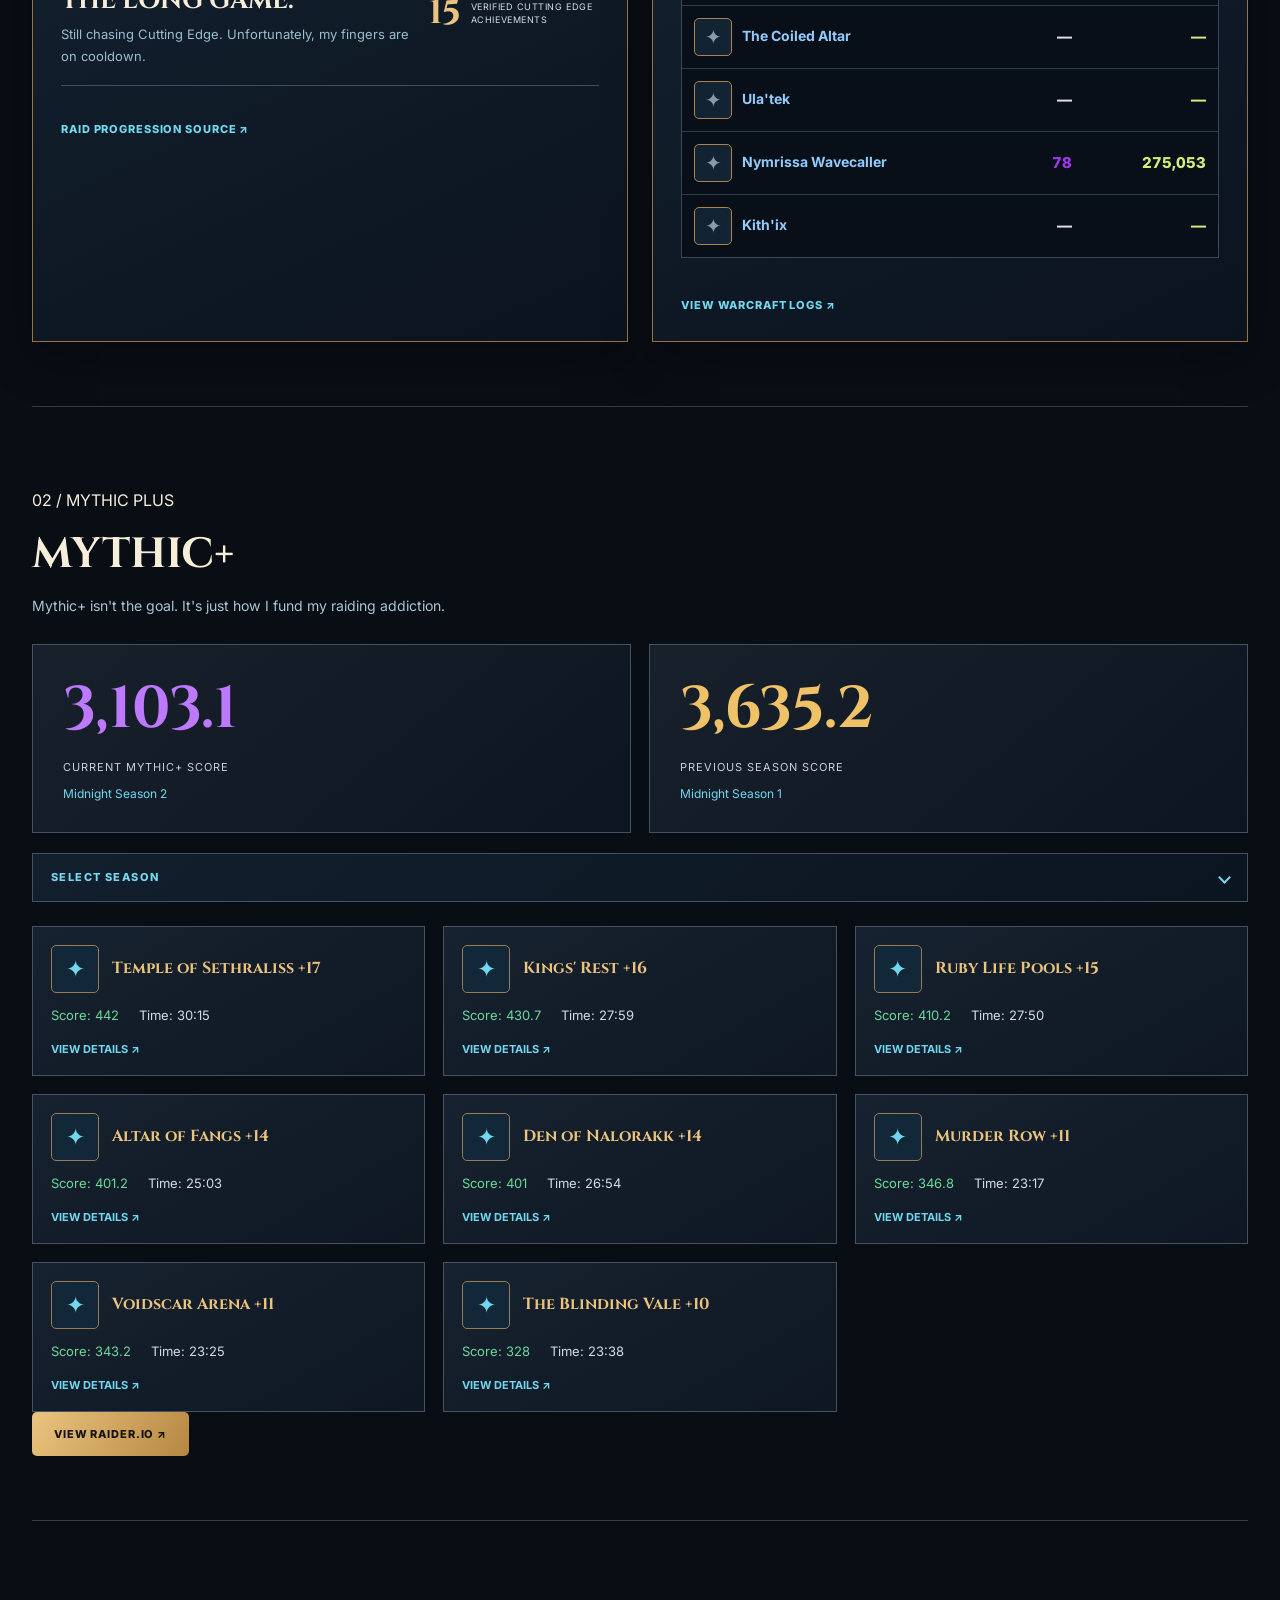
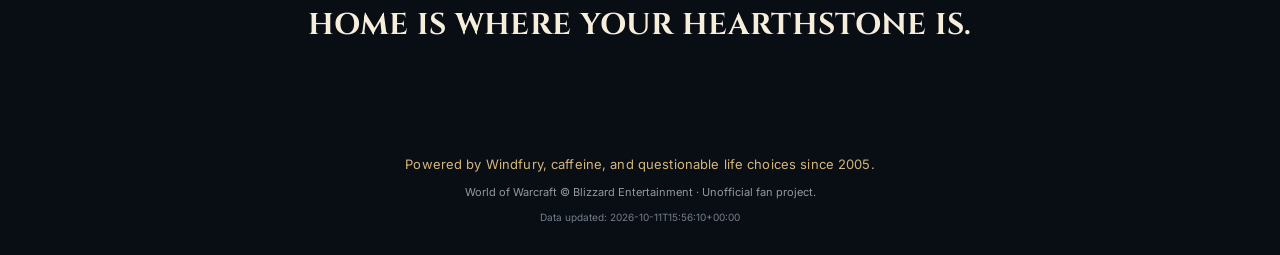
==== commit 5cbb97f3: "Add files via upload" ====
--- a/index.html
+++ b/index.html
@@ -1,5 +1,5 @@
 <!doctype html>
-<html lang="en"><head><meta charset="utf-8"><meta name="viewport" content="width=device-width,initial-scale=1"><meta name="theme-color" content="#071520"><title>Draekhorr | Azeroth Legacy</title><link rel="stylesheet" href="style.css?v=1.5.3"></head>
+<html lang="en"><head><meta charset="utf-8"><meta name="viewport" content="width=device-width,initial-scale=1"><meta name="theme-color" content="#071520"><title>Draekhorr | Azeroth Legacy</title><link rel="stylesheet" href="style.css?v=1.5.5"></head>
 <body><header><div class="brand-stack"><div class="brand-group"><a class="brand" href="#top">✦ DRAEKHORR</a><span id="guild-header" class="guild-header" hidden><span class="guild-separator" aria-hidden="true">·</span><a id="guild-link" target="_blank" rel="noopener noreferrer"></a></span></div><p class="header-realm">EU • DRAENOR</p></div><nav><a href="#raids">RAIDS + LOGS</a><a href="#raiderio">RAIDER.IO</a><a href="#character-profile">CHARACTER</a></nav></header>
 <main id="top"><section class="hero"><div class="hero-copy"><h1>RESTORATION SHAMAN SINCE 2005.<br><em>STILL WAITING FOR A TOP GUILD TO NOTICE.</em></h1><p>Started in Vanilla. Still waiting for someone to appreciate my totems.</p><a class="btn" href="#raids">EXPLORE THE LEGACY ↗</a></div><img class="avatar" src="avatar.png" alt="Draekhorr character artwork"></section>
 <section id="character-profile" class="character-profile-section" aria-label="Character profile"><div class="character-profile-banner"><div class="character-portrait-frame"><img id="character-portrait" src="avatar.png" alt="Draekhorr character artwork" loading="lazy"></div><div class="character-profile-copy"><p class="eyebrow">CHARACTER PROFILE</p><h2 id="character-name">DRAEKHORR</h2><p class="character-role"><span id="character-spec">Shaman</span><span aria-hidden="true"> · </span><span id="character-race">Dwarf</span></p><p id="character-realm" class="character-realm">Draenor · EU</p></div><div class="character-lifetime" aria-label="Lifetime statistics">
@@ -11,4 +11,4 @@
 <section id="raids"><h2>MYTHIC PROGRESSION</h2><p class="mythic-tagline">Some bosses fell. Others took a few more pulls.</p><div class="raid-logs-columns"><article class="raid-logs-panel"><p class="eyebrow">RAID PROGRESSION</p><h3>MYTHIC RAID PROGRESSION</h3><p class="raid-subheading">CURRENT SEASON <span id="raid-current-season">MIDNIGHT S2</span></p><div id="raid-list" class="raid-items"><p class="empty-state">Raid progression will appear after data sync.</p></div><h4 class="raid-history-title">RAID HISTORY</h4><label class="sr-only" for="raid-expansion-select">Choose raid expansion</label><select id="raid-expansion-select" class="raid-expansion-select" aria-label="Choose raid expansion"><option value="">Select expansion...</option></select><div id="raid-history" class="raid-history"><p class="empty-state">Historical raids will appear when available.</p></div><div id="raid-legacy" class="raid-legacy-intro"><div class="raid-legacy-summary"><div><p class="eyebrow">RAID LEGACY</p><h2>THE LONG GAME.</h2><p>Still chasing Cutting Edge. Unfortunately, my fingers are on cooldown.</p></div><div class="ce-summary"><strong id="ce-count">—</strong><span>VERIFIED CUTTING EDGE ACHIEVEMENTS</span></div></div></div>
 <a class="inline-link" id="raid-source-link" href="https://raider.io/characters/eu/draenor/Draekhorr" target="_blank" rel="noopener noreferrer">RAID PROGRESSION SOURCE ↗</a></article><article class="raid-logs-panel"><p class="eyebrow">COMBAT ANALYSIS</p><h3>WARCRAFT LOGS</h3><label class="wcl-season-label" for="wcl-season-select">SELECT RAID / ARCHIVED SEASON</label><select id="wcl-season-select" class="raid-expansion-select" aria-label="Select Warcraft Logs raid or archived season"><option>Current season</option></select><div class="wcl-table-scroll"><table class="wcl-table"><thead><tr><th scope="col">Boss</th><th scope="col">Best %</th><th scope="col">Highest HPS</th></tr></thead><tbody id="wcl-parses"><tr><td colspan="3" class="empty-state">Boss data will appear after sync.</td></tr></tbody></table></div><a class="inline-link" id="wcl-link" href="https://www.warcraftlogs.com/" target="_blank" rel="noopener noreferrer">VIEW WARCRAFT LOGS ↗</a></article></div></section>
 <section id="raiderio"><p>02 / MYTHIC PLUS</p><h2>MYTHIC+</h2><p class="mythic-plus-subtitle">Mythic+ isn&#39;t the goal. It&#39;s just how I fund my raiding addiction.</p><div class="rio-score-strip"><article class="rio-score-tile"><strong id="rio-score">—</strong><p id="rio-selected-score-label">CURRENT MYTHIC+ SCORE</p><span id="rio-current-season" class="rio-season-label"></span></article><article class="rio-score-tile"><strong id="rio-previous">—</strong><p>PREVIOUS SEASON SCORE</p><span id="rio-previous-season" class="rio-season-label"></span></article></div><details class="rio-history-disclosure"><summary>SELECT SEASON <span class="rio-disclosure-indicator" aria-hidden="true"></span></summary><div class="history-filter"><label for="rio-season-select">EXPANSION / SEASON</label><select id="rio-season-select" class="raid-expansion-select" aria-label="Select Mythic Plus season"></select></div></details><div id="rio-runs" class="rio-run-grid"><p class="empty-state">Best runs will appear after data sync.</p></div><div class="links"><a id="rio-link" class="btn" href="https://raider.io/characters/eu/draenor/Draekhorr" target="_blank" rel="noopener noreferrer">VIEW RAIDER.IO ↗</a></div></section>
-<section class="outro"><h2 class="hearthstone-heading">HOME IS WHERE YOUR HEARTHSTONE IS.</h2></section></main><footer><p class="footer-quip">Powered by Windfury, caffeine, and questionable life choices since 2005.</p><p class="footer-legal">World of Warcraft © Blizzard Entertainment · Unofficial fan project.</p><small id="status" class="sync-status">Waiting for character data.</small></footer><script src="script.js?v=1.5.4"></script></body></html>
+<section class="outro"><h2 class="hearthstone-heading">HOME IS WHERE YOUR HEARTHSTONE IS.</h2></section></main><footer><p class="footer-quip">Powered by Windfury, caffeine, and questionable life choices since 2005.</p><p class="footer-legal">World of Warcraft © Blizzard Entertainment · Unofficial fan project.</p><small id="status" class="sync-status">Waiting for character data.</small></footer><script src="script.js?v=1.5.6"></script></body></html>
--- a/style.css
+++ b/style.css
@@ -160,15 +160,6 @@
 #wcl-season-select:disabled{opacity:.7;cursor:default}
 
 /* Mythic+ Warcraft Logs metrics: displayed only for verified dungeon-name matches. */
-#raiderio .rio-wcl-metrics{border-top:1px solid #344b5a;margin:14px 0 10px;padding-top:12px;min-width:0}
-#raiderio .rio-wcl-caption{color:#82bdcf;font-size:10px;letter-spacing:.07em;line-height:1.5;margin:0 0 9px}
-#raiderio .rio-wcl-stats{display:flex;flex-wrap:wrap;gap:8px 18px;color:#d0dce5;font-size:12px;line-height:1.6;margin-bottom:8px}
-#raiderio .rio-wcl-stats strong{font-variant-numeric:tabular-nums;font-weight:800}
-#raiderio .rio-wcl-stats .parse-legendary{color:#ff8000}
-#raiderio .rio-wcl-stats .parse-epic{color:#a335ee}
-#raiderio .rio-wcl-stats .parse-rare{color:#4a9bff}
-#raiderio .rio-wcl-stats .parse-uncommon{color:#1eff00}
-#raiderio .rio-wcl-stats .parse-common{color:#aaa}
 
 /* Unified historical navigation */
 .history-filter{margin:20px 0 16px;max-width:100%}
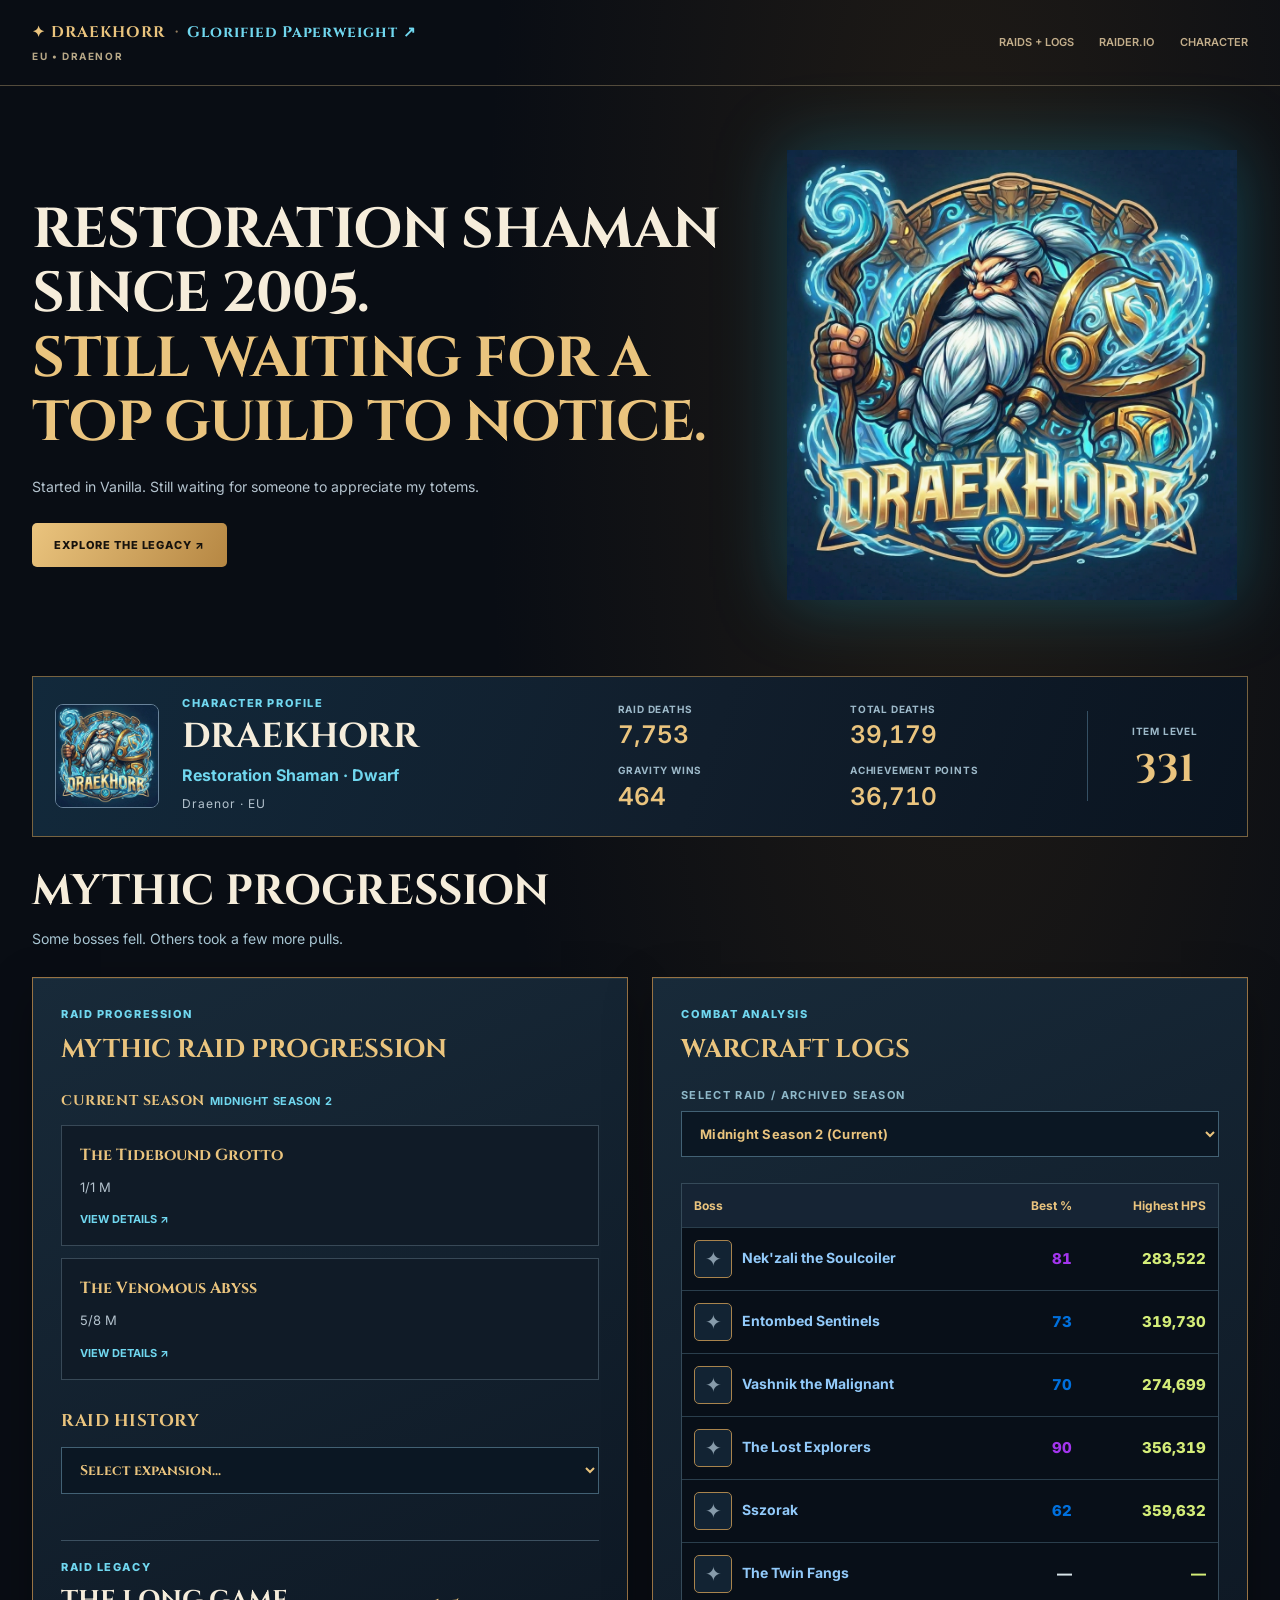
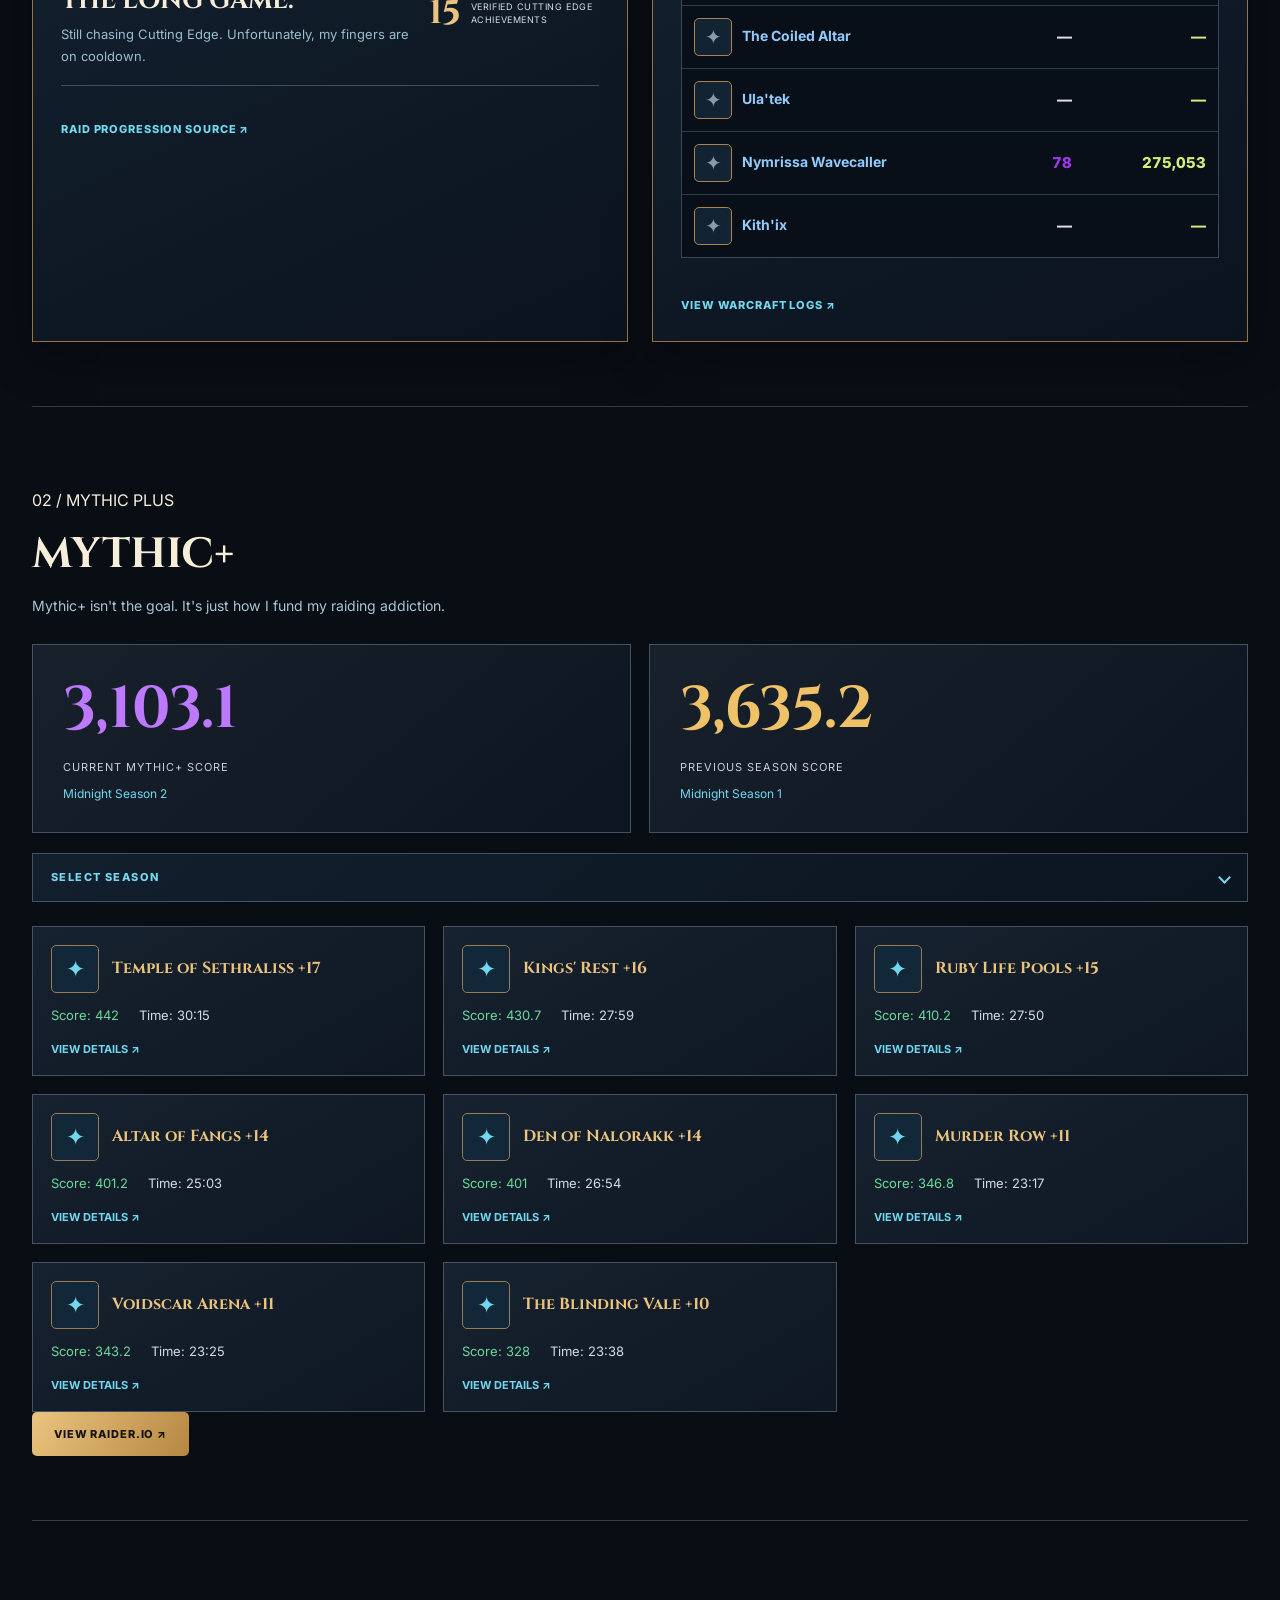
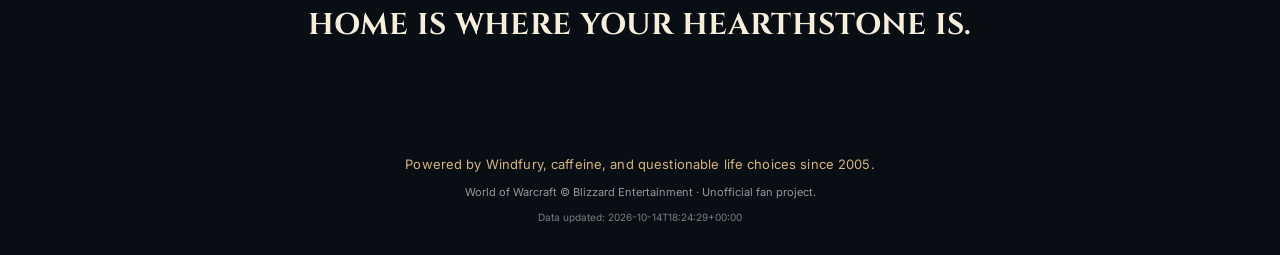
==== commit bf480495: "Update index.html" ====
--- a/index.html
+++ b/index.html
@@ -1,14 +1,12 @@
-<!doctype html>
-<html lang="en"><head><meta charset="utf-8"><meta name="viewport" content="width=device-width,initial-scale=1"><meta name="theme-color" content="#071520"><title>Draekhorr | Azeroth Legacy</title><link rel="stylesheet" href="style.css?v=1.5.5"></head>
-<body><header><div class="brand-stack"><div class="brand-group"><a class="brand" href="#top">✦ DRAEKHORR</a><span id="guild-header" class="guild-header" hidden><span class="guild-separator" aria-hidden="true">·</span><a id="guild-link" target="_blank" rel="noopener noreferrer"></a></span></div><p class="header-realm">EU • DRAENOR</p></div><nav><a href="#raids">RAIDS + LOGS</a><a href="#raiderio">RAIDER.IO</a><a href="#character-profile">CHARACTER</a></nav></header>
-<main id="top"><section class="hero"><div class="hero-copy"><h1>RESTORATION SHAMAN SINCE 2005.<br><em>STILL WAITING FOR A TOP GUILD TO NOTICE.</em></h1><p>Started in Vanilla. Still waiting for someone to appreciate my totems.</p><a class="btn" href="#raids">EXPLORE THE LEGACY ↗</a></div><img class="avatar" src="avatar.png" alt="Draekhorr character artwork"></section>
-<section id="character-profile" class="character-profile-section" aria-label="Character profile"><div class="character-profile-banner"><div class="character-portrait-frame"><img id="character-portrait" src="avatar.png" alt="Draekhorr character artwork" loading="lazy"></div><div class="character-profile-copy"><p class="eyebrow">CHARACTER PROFILE</p><h2 id="character-name">DRAEKHORR</h2><p class="character-role"><span id="character-spec">Shaman</span><span aria-hidden="true"> · </span><span id="character-race">Dwarf</span></p><p id="character-realm" class="character-realm">Draenor · EU</p></div><div class="character-lifetime" aria-label="Lifetime statistics">
-<div class="lifetime-stat"><span>RAID DEATHS</span><strong id="lifetime-raid-deaths">—</strong></div>
-<div class="lifetime-stat"><span>TOTAL DEATHS</span><strong id="lifetime-deaths">—</strong></div>
-<div class="lifetime-stat"><span>GRAVITY WINS</span><strong id="lifetime-falling-deaths">—</strong></div>
-<div class="lifetime-stat"><span>ACHIEVEMENT POINTS</span><strong id="lifetime-achievement-points">—</strong></div>
-</div><div class="character-ilvl"><span>ITEM LEVEL</span><strong id="character-ilvl">—</strong></div></div></section>
-<section id="raids"><h2>MYTHIC PROGRESSION</h2><p class="mythic-tagline">Some bosses fell. Others took a few more pulls.</p><div class="raid-logs-columns"><article class="raid-logs-panel"><p class="eyebrow">RAID PROGRESSION</p><h3>MYTHIC RAID PROGRESSION</h3><p class="raid-subheading">CURRENT SEASON <span id="raid-current-season">MIDNIGHT S2</span></p><div id="raid-list" class="raid-items"><p class="empty-state">Raid progression will appear after data sync.</p></div><h4 class="raid-history-title">RAID HISTORY</h4><label class="sr-only" for="raid-expansion-select">Choose raid expansion</label><select id="raid-expansion-select" class="raid-expansion-select" aria-label="Choose raid expansion"><option value="">Select expansion...</option></select><div id="raid-history" class="raid-history"><p class="empty-state">Historical raids will appear when available.</p></div><div id="raid-legacy" class="raid-legacy-intro"><div class="raid-legacy-summary"><div><p class="eyebrow">RAID LEGACY</p><h2>THE LONG GAME.</h2><p>Still chasing Cutting Edge. Unfortunately, my fingers are on cooldown.</p></div><div class="ce-summary"><strong id="ce-count">—</strong><span>VERIFIED CUTTING EDGE ACHIEVEMENTS</span></div></div></div>
-<a class="inline-link" id="raid-source-link" href="https://raider.io/characters/eu/draenor/Draekhorr" target="_blank" rel="noopener noreferrer">RAID PROGRESSION SOURCE ↗</a></article><article class="raid-logs-panel"><p class="eyebrow">COMBAT ANALYSIS</p><h3>WARCRAFT LOGS</h3><label class="wcl-season-label" for="wcl-season-select">SELECT RAID / ARCHIVED SEASON</label><select id="wcl-season-select" class="raid-expansion-select" aria-label="Select Warcraft Logs raid or archived season"><option>Current season</option></select><div class="wcl-table-scroll"><table class="wcl-table"><thead><tr><th scope="col">Boss</th><th scope="col">Best %</th><th scope="col">Highest HPS</th></tr></thead><tbody id="wcl-parses"><tr><td colspan="3" class="empty-state">Boss data will appear after sync.</td></tr></tbody></table></div><a class="inline-link" id="wcl-link" href="https://www.warcraftlogs.com/" target="_blank" rel="noopener noreferrer">VIEW WARCRAFT LOGS ↗</a></article></div></section>
-<section id="raiderio"><p>02 / MYTHIC PLUS</p><h2>MYTHIC+</h2><p class="mythic-plus-subtitle">Mythic+ isn&#39;t the goal. It&#39;s just how I fund my raiding addiction.</p><div class="rio-score-strip"><article class="rio-score-tile"><strong id="rio-score">—</strong><p id="rio-selected-score-label">CURRENT MYTHIC+ SCORE</p><span id="rio-current-season" class="rio-season-label"></span></article><article class="rio-score-tile"><strong id="rio-previous">—</strong><p>PREVIOUS SEASON SCORE</p><span id="rio-previous-season" class="rio-season-label"></span></article></div><details class="rio-history-disclosure"><summary>SELECT SEASON <span class="rio-disclosure-indicator" aria-hidden="true"></span></summary><div class="history-filter"><label for="rio-season-select">EXPANSION / SEASON</label><select id="rio-season-select" class="raid-expansion-select" aria-label="Select Mythic Plus season"></select></div></details><div id="rio-runs" class="rio-run-grid"><p class="empty-state">Best runs will appear after data sync.</p></div><div class="links"><a id="rio-link" class="btn" href="https://raider.io/characters/eu/draenor/Draekhorr" target="_blank" rel="noopener noreferrer">VIEW RAIDER.IO ↗</a></div></section>
-<section class="outro"><h2 class="hearthstone-heading">HOME IS WHERE YOUR HEARTHSTONE IS.</h2></section></main><footer><p class="footer-quip">Powered by Windfury, caffeine, and questionable life choices since 2005.</p><p class="footer-legal">World of Warcraft © Blizzard Entertainment · Unofficial fan project.</p><small id="status" class="sync-status">Waiting for character data.</small></footer><script src="script.js?v=1.5.6"></script></body></html>
+<!DOCTYPE html>
+
+<html lang="en"><head><meta charset="utf-8"/><meta content="width=device-width,initial-scale=1" name="viewport"/><meta content="#071520" name="theme-color"/><title>Draekhorr | Azeroth Legacy</title><link href="assets/css/base.css?v=2.0" rel="stylesheet"/><link href="assets/css/components.css?v=2.0" rel="stylesheet"/></head>
+<!-- Cloudflare Web Analytics -->
+<script
+  type="module"
+  src="https://static.cloudflareinsights.com/beacon.min.js"
+  data-cf-beacon='{"token":"373e7f30bc27405b976c9050b819f1ca"}'>
+</script>
+<!-- End Cloudflare Web Analytics -->
+<body>
+<div data-component="header"></div><main id="top"><div data-component="hero"></div><div data-component="character"></div><div data-component="raids"></div><div data-component="mythicplus"></div><div data-component="outro"></div></main><div data-component="footer"></div><script src="js/main.js?v=2.0" type="module"></script></body></html>
--- a/assets/css/base.css
+++ b/assets/css/base.css
@@ -0,0 +1,201 @@
+@import url('https://fonts.googleapis.com/css2?family=Cinzel:wght@500;700;900&family=Inter:wght@400;600;800&display=swap');
+
+/* DRAEKHORR V1 - consolidated visual system. */
+:root {
+  color-scheme:dark;
+  --bg:#090d14;--surface:#101a26;--surface-strong:#152635;
+  --border:#3c5060;--border-gold:#987344;
+  --text:#f6eddb;--muted:#b4c3ce;--gold:#eac47e;--cyan:#70d7ef;
+  --font-display:'Cinzel',Georgia,serif;--font-body:'Inter',Arial,sans-serif;
+  --gutter:clamp(16px,3vw,32px);--section-gap:clamp(40px,5vw,72px);
+  --radius:5px;
+}
+*,*::before,*::after{box-sizing:border-box}
+html{scroll-behavior:smooth}
+body{margin:0;min-width:0;color:var(--text);background:radial-gradient(ellipse at 75% 10%,#66471d40,transparent 35%),var(--bg);font-family:var(--font-body);overflow-wrap:break-word}
+header,main,footer{width:100%;max-width:1400px;margin-inline:auto}
+header{display:flex;align-items:center;justify-content:space-between;gap:20px;padding:22px var(--gutter);border-bottom:1px solid #534b3c}
+main{padding-inline:var(--gutter)}
+footer{padding:24px var(--gutter) 32px;text-align:center}
+a{color:var(--cyan)}a:hover{color:var(--gold)}
+:focus-visible{outline:2px solid var(--cyan);outline-offset:3px}
+h1,h2,h3,h4,h5{font-family:var(--font-display);overflow-wrap:break-word}
+h1{font-size:clamp(30px,4.4vw,66px);line-height:1.14;letter-spacing:-.02em;margin:16px 0 20px}
+h2{font-size:clamp(29px,3.3vw,46px);line-height:1.2;margin:0 0 14px}
+h3{font-size:clamp(19px,2vw,27px);line-height:1.3;margin:8px 0 22px}
+h4{font-size:clamp(15px,1.4vw,18px)}
+em{color:var(--gold);font-style:normal}
+p{line-height:1.65}
+.section-kicker,.eyebrow{color:var(--cyan);font:800 11px/1.5 var(--font-body);letter-spacing:.14em;text-transform:uppercase;margin:0 0 10px}
+.section-kicker{color:var(--gold)}
+section:not(.hero){padding-block:var(--section-gap);border-top:1px solid #383b42}
+.btn{display:inline-flex;align-items:center;justify-content:center;min-height:44px;padding:14px 22px;background:linear-gradient(120deg,#eac47e,#b68743);color:#16120d;font-size:11px;font-weight:800;letter-spacing:.08em;text-decoration:none;border-radius:var(--radius)}
+.btn:hover{color:#16120d;filter:brightness(1.1)}
+.inline-link{display:inline-block;color:var(--cyan);font-size:11px;letter-spacing:.08em;font-weight:800;text-decoration:none;margin-top:16px}
+.inline-link:hover{text-decoration:underline}
+.empty-state,.section-note{color:var(--muted);font-size:13px;line-height:1.75}
+.links{display:flex;gap:14px;flex-wrap:wrap}
+.sr-only{position:absolute;width:1px;height:1px;padding:0;margin:-1px;overflow:hidden;clip:rect(0,0,0,0);white-space:nowrap;border:0}
+
+/* Header and guild */
+.brand-stack{display:flex;flex-direction:column;align-items:flex-start;gap:5px;min-width:0}
+.brand-group{display:flex;align-items:baseline;flex-wrap:wrap;gap:.6rem;min-width:0;font:700 clamp(13px,1.2vw,18px)/1.4 var(--font-display);letter-spacing:.06em}
+.brand{color:var(--gold);text-decoration:none;white-space:nowrap}
+.guild-header:not([hidden]){display:inline-flex;align-items:baseline;flex-wrap:wrap;gap:.55rem;min-width:0}
+.guild-header[hidden]{display:none!important}
+.guild-separator{color:#947e60}
+.guild-header a{color:var(--cyan);text-decoration:none;overflow-wrap:anywhere}
+.guild-header a:hover{text-decoration:underline}
+.header-realm{margin:0;color:#b8a887;font:700 10px/1.4 var(--font-body);letter-spacing:.16em}
+nav{display:flex;align-items:center;justify-content:flex-end;gap:clamp(10px,2vw,28px);flex-wrap:wrap}
+nav a{font:600 11px/1.4 var(--font-body);color:#c3ae8b;text-decoration:none;white-space:nowrap}
+
+/* Hero */
+.hero{display:grid;grid-template-columns:minmax(0,1.2fr) minmax(0,.8fr);gap:clamp(18px,3vw,44px);align-items:center;padding-block:clamp(32px,5vw,72px);min-height:0}
+.hero-copy{min-width:0}
+.hero-copy>p{max-width:56ch;color:var(--muted);font-size:clamp(14px,1.1vw,17px);line-height:1.7;margin:0}
+.hero .btn{margin-top:24px}
+.avatar{display:block;width:100%;max-width:450px;max-height:460px;height:auto;object-fit:contain;justify-self:center;filter:drop-shadow(0 0 35px #13bde94a)}
+
+/* Character identity and lifetime stats */
+#character-profile.character-profile-section{padding:12px 0 0;border-top:0}
+.character-profile-banner{display:grid;grid-template-columns:104px minmax(180px,1.2fr) minmax(250px,1.3fr) minmax(90px,.4fr);align-items:center;gap:clamp(12px,1.8vw,24px);padding:18px 22px;background:linear-gradient(110deg,#12293b,#111e2c 55%,#0a1420);border:1px solid #786340;min-width:0}
+.character-portrait-frame{width:104px;aspect-ratio:1;overflow:hidden;border:1px solid #69839a;background:#091725;border-radius:8px}
+.character-portrait-frame img{display:block;width:100%;height:100%;object-fit:cover;object-position:center}
+.character-profile-copy{min-width:0}
+.character-profile-copy .eyebrow{margin-bottom:5px}
+.character-profile-copy h2{font-size:clamp(25px,2.7vw,38px);margin:3px 0;color:var(--text)}
+.character-role{color:var(--cyan);font-weight:700;margin:5px 0}
+.character-realm{font-size:12px;letter-spacing:.08em;color:var(--muted);margin:4px 0}
+.character-lifetime{display:grid;grid-template-columns:repeat(2,minmax(0,1fr));gap:14px 18px;min-width:0}
+.lifetime-stat{display:flex;flex-direction:column;align-items:flex-start;gap:5px;min-width:0}
+.lifetime-stat span,.character-ilvl span{color:#9db9c9;font:700 10px/1.45 var(--font-body);letter-spacing:.08em;overflow-wrap:anywhere}
+.lifetime-stat strong{color:var(--gold);font:600 clamp(18px,1.9vw,25px)/1.15 var(--font-body);font-variant-numeric:tabular-nums;overflow-wrap:anywhere}
+.character-ilvl{min-width:0;padding:8px 0 8px 16px;text-align:center;border-left:1px solid #355064}
+.character-ilvl strong{display:block;color:var(--gold);font:700 clamp(26px,3vw,40px)/1.2 var(--font-display);margin-top:8px}
+
+/* Raid progression and Warcraft Logs */
+#raids{padding-top:30px;border-top:0}
+#raids>h2{margin-bottom:10px}
+.mythic-tagline,.mythic-plus-subtitle{color:#a8c5d2;font-size:clamp(14px,1.1vw,17px);line-height:1.7;letter-spacing:normal;font-weight:400;margin:0 0 22px;max-width:65ch}
+.raid-logs-columns{display:grid;grid-template-columns:repeat(2,minmax(0,1fr));gap:clamp(14px,2vw,24px);align-items:stretch;margin-top:26px}
+.raid-logs-panel{min-width:0;padding:clamp(18px,2.2vw,30px);background:linear-gradient(155deg,#182a39,#0b131e);border:1px solid var(--border-gold);box-shadow:0 15px 45px #0004,inset 0 1px 0 #3d596055}
+.raid-logs-panel h3{color:var(--gold)}
+.raid-subheading{color:var(--gold);font:700 14px/1.5 var(--font-display);letter-spacing:.04em;margin:24px 0 14px}
+.raid-subheading span{color:var(--cyan);font:700 11px/1.5 var(--font-body)}
+.raid-items,.raid-history{display:grid;gap:12px;margin-bottom:22px}
+.data-card{min-width:0;padding:18px;background:#101b27;border:1px solid #384957}
+.data-card h4{color:var(--gold);font-size:16px;line-height:1.4;margin:0 0 10px}
+.data-card p{color:var(--muted);font-size:13px;line-height:1.6;margin:0 0 10px}
+.data-card a{font-size:11px;font-weight:700;text-decoration:none}
+.raid-history-title{font-size:17px;line-height:1.5;color:var(--gold);letter-spacing:.03em;margin:28px 0 14px}
+.raid-expansion-select{width:100%;min-height:46px;padding:12px 14px;margin:0 0 14px;background:#0b1723;border:1px solid #426174;color:var(--gold);font:700 14px var(--font-display);cursor:pointer}
+.raid-history [hidden]{display:none!important}
+.expansion-dropdown{min-width:0;border:1px solid #3b5869;background:#0b1723;padding:12px 16px}
+.expansion-dropdown h5{font:700 12px/1.5 var(--font-body);color:var(--cyan);letter-spacing:.06em;margin:8px 0 12px}
+.expansion-dropdown .data-card{padding:15px}
+.expansion-dropdown .data-card h4{font-size:14px}
+.raid-progress-line{display:flex;align-items:center;flex-wrap:wrap;gap:10px}
+.ce-badge{display:inline-block;border:1px solid #a98851;border-radius:3px;background:#302618;color:#f1cc83!important;font:700 11px/1.4 var(--font-body);letter-spacing:.04em;padding:2px 7px;text-decoration:none}
+.ce-badge:hover{background:#48361e}
+.raid-legacy-intro{padding:10px 0 20px;margin-top:8px}
+.raid-legacy-summary{display:flex;align-items:center;justify-content:space-between;gap:18px;border-top:1px solid var(--border);border-bottom:1px solid var(--border);padding:18px 0}
+.raid-legacy-summary>div:first-child{min-width:0}
+.raid-legacy-summary h2{font-size:clamp(20px,2vw,26px);margin:4px 0 8px}
+.raid-legacy-summary p:not(.eyebrow){color:#9bbdcd;font-size:13px;margin:0}
+.ce-summary{display:flex;align-items:center;gap:10px;flex:0 0 auto;max-width:170px}
+.ce-summary strong{color:var(--gold);font:700 34px/1 var(--font-display)}
+.ce-summary span{font-size:9px;letter-spacing:.06em;line-height:1.5;color:#d4dfe4}
+.wcl-table-scroll{overflow-x:auto;max-width:100%;margin:12px 0 24px;border:1px solid #354a59;background:#080f18;-webkit-overflow-scrolling:touch}
+.wcl-table{border-collapse:collapse;width:100%;min-width:440px;font-size:14px}
+.wcl-table th{background:#162434;color:var(--gold);text-align:left;padding:14px 12px;font-size:12px}
+.wcl-table th:nth-child(n+2),.wcl-table td:nth-child(n+2){text-align:right;white-space:nowrap}
+.wcl-table td{padding:12px;border-top:1px solid #2a3e4c;color:#d8e4e9;line-height:1.45}
+.wcl-table tr:hover td{background:#172636}
+.wcl-table a{color:#92cafa;text-decoration:none;font-weight:700}
+.wcl-table a:hover{text-decoration:underline}
+.wcl-table .wcl-value{font-size:15px;font-weight:800;font-variant-numeric:tabular-nums}
+.wcl-table .wcl-hps{color:#d4ed78}
+.wcl-table .parse-legendary{color:#ff8000}.wcl-table .parse-epic{color:#a335ee}.wcl-table .parse-rare{color:#0070dd}.wcl-table .parse-uncommon{color:#1eff00}.wcl-table .parse-common{color:#aaa}
+.boss-name-cell{min-width:210px}
+.boss-name-cell .boss-icon,.boss-icon-placeholder{display:inline-flex;vertical-align:middle;width:38px;height:38px;margin-right:10px;border:1px solid #a9844d;border-radius:5px;object-fit:cover}
+.boss-icon-placeholder{align-items:center;justify-content:center;background:#122333;color:#879baa;font-size:20px}
+
+/* Raider.IO */
+#raiderio .rio-score-strip{display:grid;grid-template-columns:repeat(2,minmax(0,1fr));gap:18px;margin:26px 0 20px}
+#raiderio .rio-score-tile{min-width:0;padding:clamp(18px,2.5vw,30px);background:linear-gradient(140deg,#17202b,#0c1520);border:1px solid #425368}
+#raiderio .rio-score-tile strong{display:block;font:700 clamp(32px,4.6vw,62px)/1.2 var(--font-display);overflow-wrap:anywhere}
+#raiderio .rio-score-tile p{font-size:11px;letter-spacing:.09em;color:#c5d3de;margin:12px 0 6px}
+#raiderio .rio-season-label{font-size:12px;color:var(--cyan)}
+#raiderio .rio-run-grid{display:grid;grid-template-columns:repeat(3,minmax(0,1fr));gap:18px}
+#raiderio .rio-run-card{min-width:0;padding:18px;background:linear-gradient(150deg,#172230,#0e1722);border:1px solid #465263;transition:border-color .2s,transform .2s}
+#raiderio .rio-run-card:hover{border-color:#d2ac65;transform:translateY(-2px)}
+#raiderio .rio-run-heading{display:flex;align-items:center;gap:13px;margin-bottom:14px}
+#raiderio .rio-run-heading h4{font:700 16px/1.45 var(--font-display);color:var(--gold);margin:0;overflow-wrap:anywhere}
+#raiderio .rio-run-icon,#raiderio .rio-run-icon-fallback{width:48px;height:48px;flex:0 0 48px;border:1px solid #967b54;border-radius:5px;object-fit:cover}
+#raiderio .rio-run-icon-fallback{display:grid;place-items:center;background:#122839;color:var(--cyan);font-size:23px}
+#raiderio .rio-run-meta{display:flex;flex-wrap:wrap;gap:10px 20px;font-size:13px;color:#d2dce6;margin-bottom:14px}
+#raiderio .rio-run-card a{font-size:11px;color:var(--cyan);text-decoration:none;font-weight:700}
+#raiderio .rio-run-card a:hover{text-decoration:underline}
+#raiderio .rio-blue{color:#45a9ff!important}#raiderio .rio-purple{color:#bd79ff!important}#raiderio .rio-gold{color:#f0c268!important}#raiderio .rio-green{color:#6cd89a!important}#raiderio .rio-unranked{color:#a9b5c1!important}
+
+/* Outro */
+.outro{padding-block:clamp(52px,7vw,85px)!important;text-align:center}
+.outro .hearthstone-heading{font-size:clamp(13px,2.45vw,30px);white-space:nowrap;letter-spacing:.01em;line-height:1.3;margin:0}
+.footer-quip{color:#d4b67c;font-size:clamp(11px,1.1vw,13px);letter-spacing:.01em;margin:0 0 8px}
+.footer-legal{color:#9299a3;font-size:11px;letter-spacing:0;margin:0}
+.sync-status{display:block;font-size:10px;letter-spacing:0;color:#747f8b;margin-top:10px}
+
+/* Layout breakpoints */
+@media(min-width:1600px){.hero{grid-template-columns:minmax(0,1.35fr) minmax(0,.65fr);padding-block:46px 56px}.hero h1{font-size:clamp(46px,3vw,56px)}.avatar{max-height:450px}}
+@media(max-width:1050px){.character-profile-banner{grid-template-columns:90px minmax(0,1fr) minmax(90px,auto)}.character-portrait-frame{width:90px}.character-lifetime{grid-column:2/4;grid-row:2;grid-template-columns:repeat(4,minmax(0,1fr));padding-top:12px;border-top:1px solid #355064}.character-ilvl{grid-column:3;grid-row:1}#raiderio .rio-run-grid{grid-template-columns:repeat(2,minmax(0,1fr))}}
+@media(max-width:850px){.hero{grid-template-columns:1fr;gap:14px;padding-block:34px 48px}.hero .avatar{max-width:min(100%,420px);max-height:390px;order:-1}.raid-logs-columns{grid-template-columns:1fr}header{flex-wrap:wrap}nav{justify-content:flex-start}}
+@media(max-width:600px){header{align-items:flex-start;flex-direction:column;gap:14px}.brand-group{font-size:14px;gap:.35rem}nav{width:100%;gap:8px}nav a{font-size:11px;padding:10px 12px;border:1px solid #344654;border-radius:3px}.hero h1{font-size:clamp(29px,8vw,47px)}.hero .btn{margin-top:18px}.character-profile-banner{grid-template-columns:72px minmax(0,1fr);gap:12px;padding:14px}.character-portrait-frame{width:72px}.character-profile-copy{grid-column:2;grid-row:1}.character-profile-copy h2{font-size:clamp(23px,7vw,34px)}.character-lifetime{grid-column:1/-1;grid-row:2;grid-template-columns:repeat(2,minmax(0,1fr));gap:14px;padding-top:14px}.character-ilvl{grid-column:1/-1;grid-row:3;text-align:left;border-left:0;border-top:1px solid #355064;padding:12px 0 0}#raiderio .rio-score-strip,#raiderio .rio-run-grid{grid-template-columns:1fr}.raid-legacy-summary{flex-direction:column;align-items:flex-start}.ce-summary{max-width:none}.raid-logs-panel{padding:16px}.wcl-table{min-width:420px}.outro .hearthstone-heading{font-size:clamp(12px,3.8vw,22px)}}
+@media(max-width:360px){.character-lifetime{gap:12px 8px}.lifetime-stat span{font-size:9px}.wcl-table{min-width:400px}.raid-logs-panel{padding:12px}.outro .hearthstone-heading{font-size:11px}}
+@media(prefers-reduced-motion:reduce){html{scroll-behavior:auto}#raiderio .rio-run-card{transition:none}}
+
+/* Warcraft Logs historical season selector */
+.wcl-season-label{display:block;color:#8fb9ca;font-size:11px;font-weight:700;letter-spacing:.12em;margin:16px 0 9px}
+#wcl-season-select{font-family:Inter,Arial,sans-serif;font-size:13px;letter-spacing:.02em;max-width:100%}
+#wcl-season-select:disabled{opacity:.7;cursor:default}
+
+/* Mythic+ Warcraft Logs metrics: displayed only for verified dungeon-name matches. */
+
+/* Unified historical navigation */
+.history-filter{margin:20px 0 16px;max-width:100%}
+.history-filter label{display:block;margin-bottom:8px;color:#8fc8d8;font-size:11px;font-weight:800;letter-spacing:.12em}
+.raid-expansion-select optgroup{font-weight:800;color:#eac47e;background:#101a26}
+.raid-expansion-select option{color:#e0e9f0;background:#101a26;font-family:Inter,Arial,sans-serif}
+
+/* Mythic+ season picker: below scores, collapsed until explicitly opened. */
+#raiderio .rio-history-disclosure {
+  margin: 0 0 clamp(16px, 2vw, 24px);
+  border: 1px solid #425368;
+  background: linear-gradient(140deg, #121f2d, #0b1520);
+}
+#raiderio .rio-history-disclosure > summary {
+  display: flex; align-items: center; justify-content: space-between; gap: 12px;
+  padding: 15px 18px; cursor: pointer; list-style: none;
+  color: #77d7ef; font: 800 11px/1.5 Inter, Arial, sans-serif;
+  letter-spacing: .13em;
+}
+#raiderio .rio-history-disclosure > summary::-webkit-details-marker { display: none; }
+#raiderio .rio-history-disclosure > summary:hover { color: #eac47e; }
+#raiderio .rio-history-disclosure > summary:focus-visible { outline: 2px solid #77d7ef; outline-offset: 2px; }
+#raiderio .rio-disclosure-indicator {
+  width: 9px; height: 9px; flex: 0 0 9px;
+  border-right: 2px solid currentColor; border-bottom: 2px solid currentColor;
+  transform: rotate(45deg); transition: transform .2s ease;
+}
+#raiderio .rio-history-disclosure[open] .rio-disclosure-indicator { transform: rotate(225deg); }
+#raiderio .rio-history-disclosure .history-filter {
+  padding: 0 18px 18px; margin: 0;
+}
+#raiderio .rio-history-disclosure .history-filter label {
+  display: block; margin: 0 0 8px; color: #8fb9ca;
+  font: 700 10px/1.5 Inter, Arial, sans-serif; letter-spacing: .1em;
+}
+#raiderio .rio-history-disclosure .raid-expansion-select { margin: 0; }
+@media (prefers-reduced-motion: reduce) {
+  #raiderio .rio-disclosure-indicator { transition: none; }
+}
--- a/assets/css/components.css
+++ b/assets/css/components.css
@@ -0,0 +1 @@
+/* Component-specific additions belong here. Base styles remain unchanged during V2 migration. */
